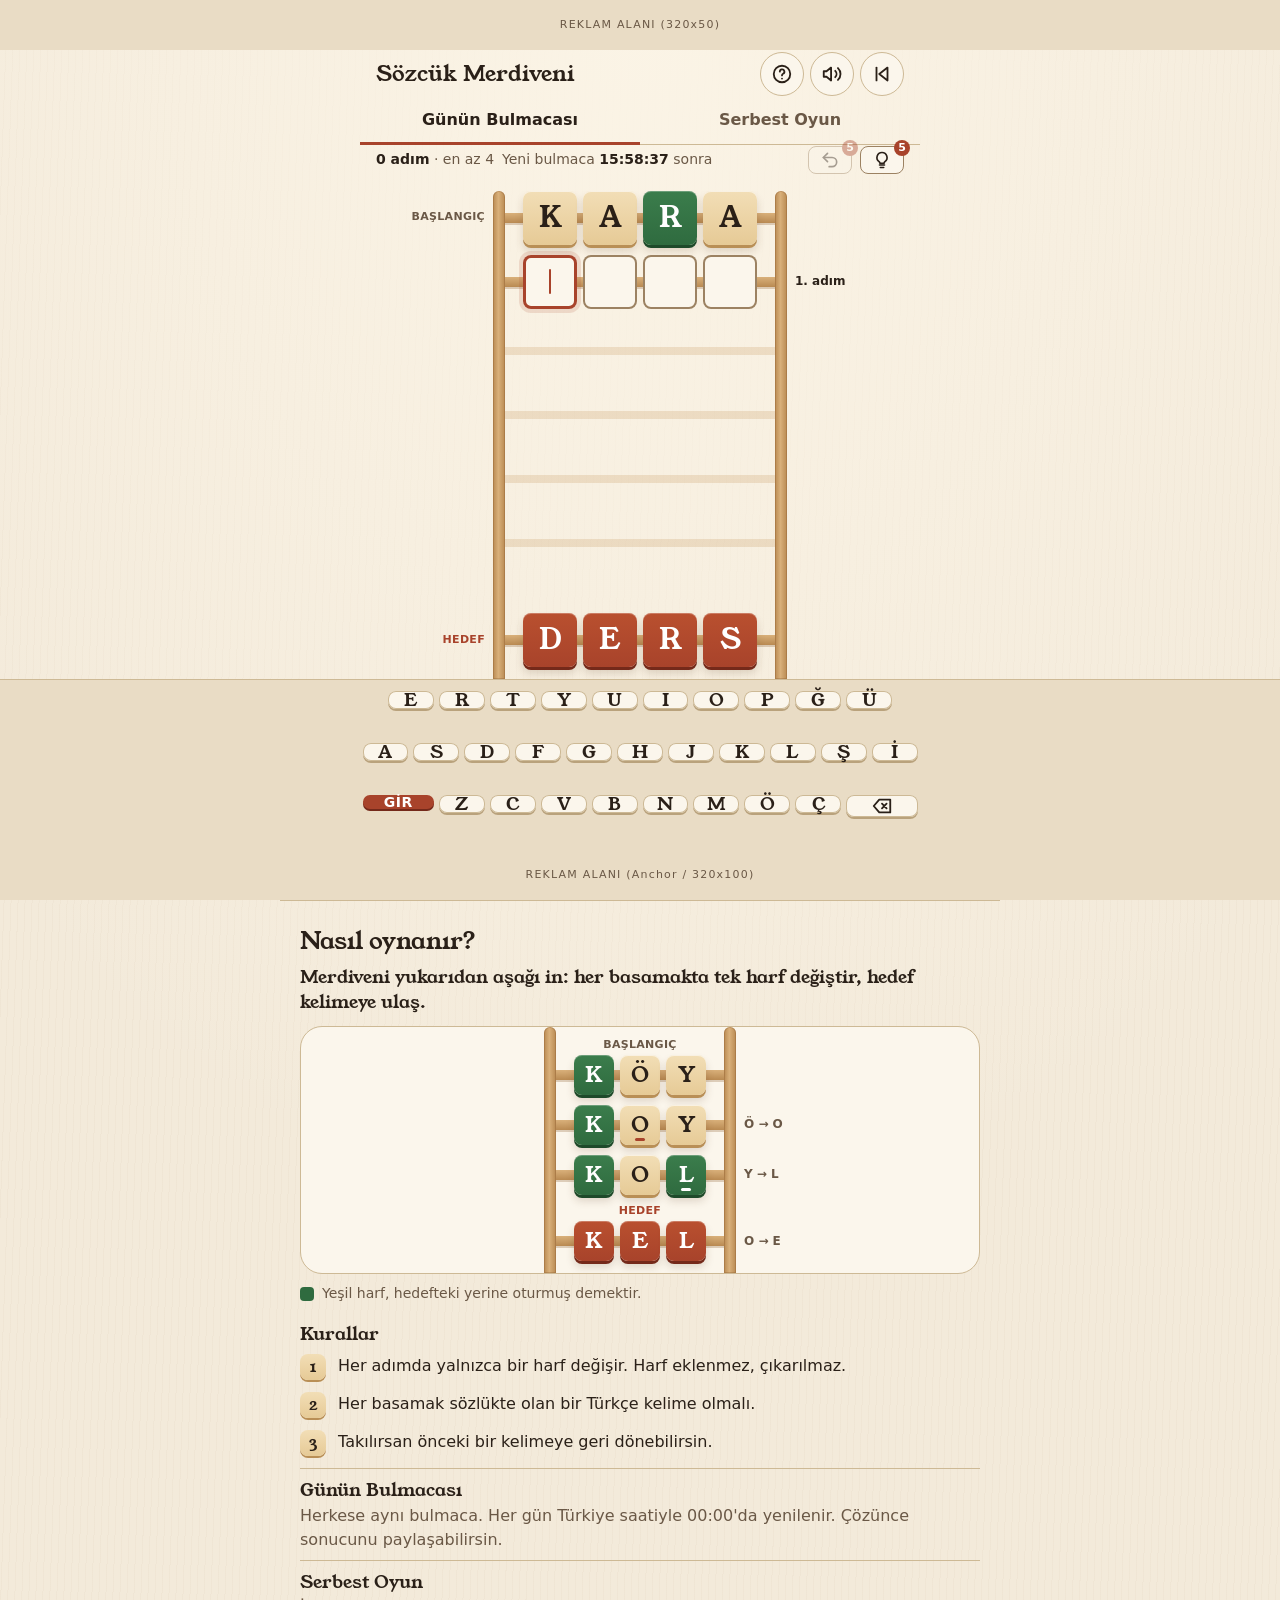
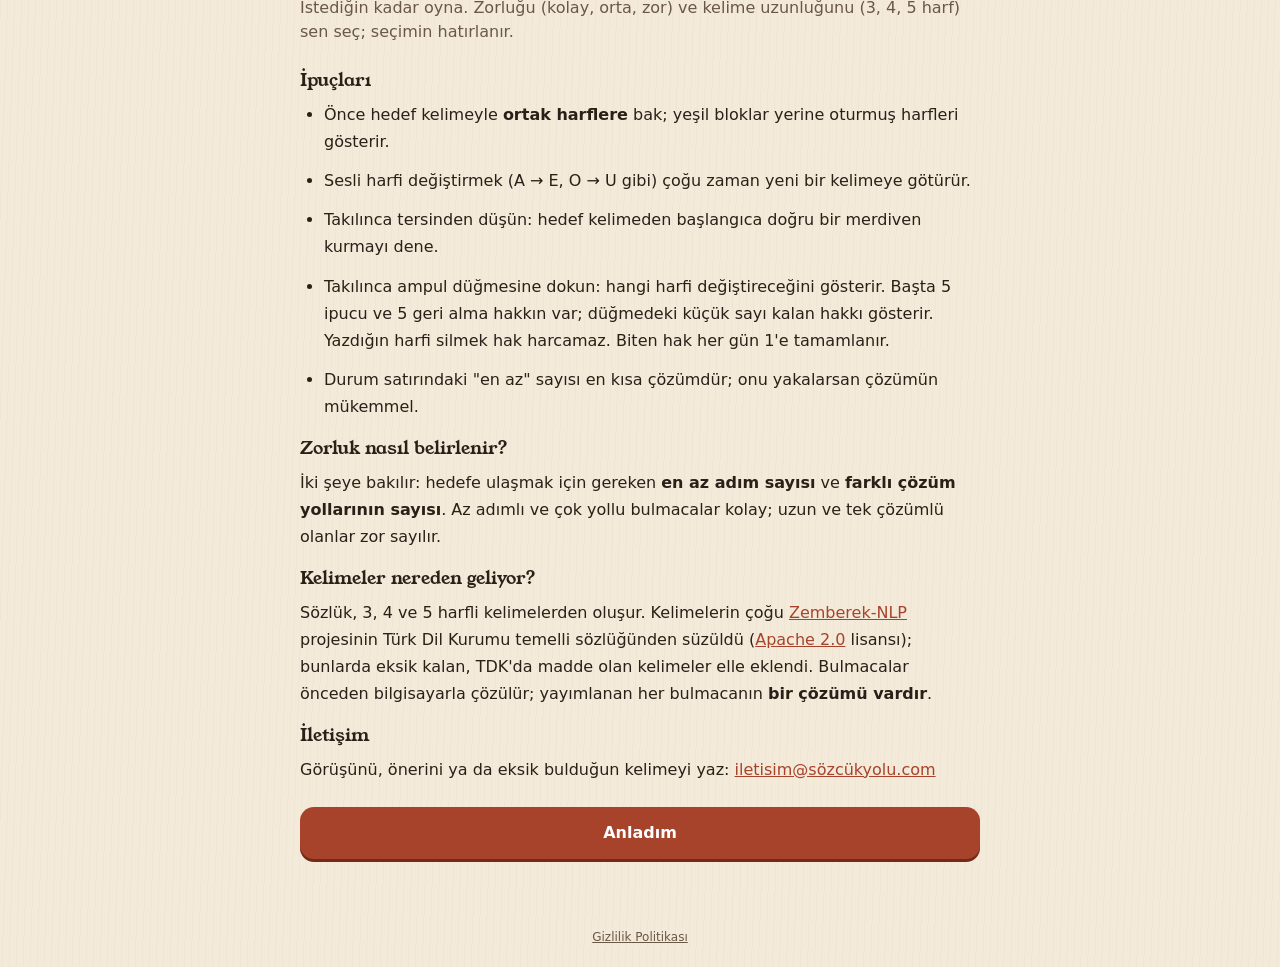
==== index.html @ 9a4705a1 "Merge 072eef6d6af3d3c4cb9eb021304a04bd3848d5b7 into 67dc3ca1b3dfd3aeb1f42b4e2d7860806bba7b06" ====
<!DOCTYPE html>
<html lang="tr">
<head>
  <meta charset="UTF-8">
  <!-- Mobil öncelikli görünüm: kullanıcı ölçekleyemez, oyun tahtası sabit kalır -->
  <meta name="viewport" content="width=device-width, initial-scale=1.0, maximum-scale=1.0, user-scalable=no">
  <meta name="description" content="Her gün yeni bir Türkçe kelime bulmacası! Tek harf değiştirerek kelimeden kelimeye tırman, hedefe ulaş. Ücretsiz, üyeliksiz, mobil uyumlu — hemen oyna.">
  <meta name="theme-color" content="#f3eada">
  <title>Sözcük Merdiveni — Türkçe Kelime Oyunu</title>

  <!-- SEO: alan adı sözcükyolu.com (IDN). Makine tarafından okunan URL alanlarında
       punycode/ASCII karşılığı kullanılır: xn--szckyolu-n4a6d.com — tarayıcı bunu
       kullanıcıya "sözcükyolu.com" olarak gösterir. -->
  <link rel="canonical" href="https://xn--szckyolu-n4a6d.com/">
  <meta property="og:type" content="website">
  <meta property="og:site_name" content="Sözcük Yolu">
  <meta property="og:title" content="Sözcük Merdiveni — Türkçe Kelime Oyunu">
  <meta property="og:description" content="Her gün yeni bir Türkçe kelime bulmacası! Tek harf değiştirerek hedefe tırman. Ücretsiz, üyeliksiz, mobil uyumlu.">
  <meta property="og:url" content="https://xn--szckyolu-n4a6d.com/">
  <meta property="og:image" content="https://xn--szckyolu-n4a6d.com/og-image.png">
  <meta property="og:image:width" content="1200">
  <meta property="og:image:height" content="630">
  <meta property="og:locale" content="tr_TR">
  <meta name="twitter:card" content="summary_large_image">
  <meta name="twitter:title" content="Sözcük Merdiveni — Türkçe Kelime Oyunu">
  <meta name="twitter:description" content="Her gün yeni bir Türkçe kelime bulmacası! Tek harf değiştirerek hedefe tırman. Ücretsiz, mobil uyumlu.">
  <meta name="twitter:image" content="https://xn--szckyolu-n4a6d.com/og-image.png">

  <!-- Favicon: Google arama sonuçları ve tarayıcı sekmeleri için gerçek dosyalar.
       (Satır içi data: URI'yi Google güvenilir biçimde kullanmıyordu.) -->
  <link rel="icon" href="/favicon.ico" sizes="any">
  <link rel="icon" type="image/svg+xml" href="/favicon.svg">
  <link rel="icon" type="image/png" sizes="48x48" href="/favicon-48.png">
  <link rel="icon" type="image/png" sizes="192x192" href="/favicon-192.png">
  <link rel="apple-touch-icon" href="/apple-touch-icon.png">

  <!-- Arama motorları için yapılandırılmış veri -->
  <script type="application/ld+json">
  {
    "@context": "https://schema.org",
    "@type": "WebApplication",
    "name": "Sözcük Merdiveni",
    "applicationCategory": "GameApplication",
    "operatingSystem": "Web",
    "inLanguage": "tr",
    "offers": { "@type": "Offer", "price": "0", "priceCurrency": "TRY" },
    "description": "Her adımda tek harf değiştirerek başlangıç kelimesinden hedef kelimeye ulaşılan Türkçe kelime oyunu."
  }
  </script>

  <!-- Stil dosyası: head içinde, render öncesi yüklenir -->
  <link rel="stylesheet" href="style.css">

  <!-- ===================== ADSENSE KURULUMU =====================
       AdSense onayı alındıktan sonra aşağıdaki satırın yorumunu kaldırın
       ve ca-pub-0000000000000000 yerine kendi yayıncı kimliğinizi yazın.
       data-ad-frequency-hint: H5 Games Ads geçiş reklamı sıklığı ipucu.

  <script async
          src="https://pagead2.googlesyndication.com/pagead/js/adsbygoogle.js?client=ca-pub-0000000000000000"
          crossorigin="anonymous"
          data-ad-frequency-hint="120s"></script>
  ============================================================== -->
</head>
<body>

<!-- Oyun kabuğu: tam ekran yüksekliğinde. Altındaki bilgi bölümü için
     sayfa aşağı kaydırılabilir. -->
<div class="app" id="oyun">

  <!-- ======================= ÜST REKLAM ALANI ======================= -->
  <!-- AdSense onayı sonrası: data-placeholder özniteliğini silin ve aşağıdaki
       şablonun yorumunu kaldırıp kendi reklam birimi kimliğinizi yazın.

  <div class="ad-container ad-top" id="adTop">
    <ins class="adsbygoogle" style="display:block" data-ad-client="ca-pub-0000000000000000"
         data-ad-slot="0000000000" data-ad-format="horizontal" data-full-width-responsive="true"></ins>
    <script>(adsbygoogle = window.adsbygoogle || []).push({});</script>
  </div>
  -->
  <div class="ad-container ad-top" id="adTop" data-placeholder="REKLAM ALANI (320x50)"></div>

  <!-- ======================= BAŞLIK ======================= -->
  <header class="header">
    <h1 class="brand-game">Sözcük Merdiveni</h1>
    <div class="header-actions">
      <!-- Sayfanın altındaki "Nasıl oynanır?" bölümüne iner -->
      <a class="icon-btn" id="btnHelp" href="#nasil-oynanir" aria-label="Nasıl oynanır">
        <svg class="icon" viewBox="0 0 24 24" fill="none" stroke="currentColor" stroke-width="2" stroke-linecap="round" stroke-linejoin="round" aria-hidden="true" focusable="false"><circle cx="12" cy="12" r="9"/><path d="M9.6 9.4a2.5 2.5 0 1 1 3.6 2.3c-.8.4-1.2 1-1.2 1.8"/><path d="M12 17h.01"/></svg>
      </a>
      <!-- Ses aç/kapat: app.js -> muteGame() fonksiyonuna bağlı -->
      <button class="icon-btn" id="btnMute" type="button" aria-label="Sessiz" aria-pressed="false">
        <!-- İkisi de sayfada; app.js düğmeye .muted ekleyip çıkarır -->
        <svg class="icon icon-sound-on" viewBox="0 0 24 24" fill="none" stroke="currentColor" stroke-width="2" stroke-linecap="round" stroke-linejoin="round" aria-hidden="true" focusable="false"><path d="M11 5 6 9H3v6h3l5 4z"/><path d="M15.5 8.5a5 5 0 0 1 0 7M18.5 5.5a9 9 0 0 1 0 13"/></svg>
        <svg class="icon icon-sound-off" viewBox="0 0 24 24" fill="none" stroke="currentColor" stroke-width="2" stroke-linecap="round" stroke-linejoin="round" aria-hidden="true" focusable="false"><path d="M11 5 6 9H3v6h3l5 4z"/><path d="m16 9 6 6m0-6-6 6"/></svg>
      </button>
      <!-- Yeni oyun: ilerleme varsa önce onay (app.js askRestart), sonra oyunu sıfırlar.
           İkon "başa dön" (çizgi + üçgen): Geri al'ın kıvrık okuyla karışmasın -->
      <button class="icon-btn" id="btnRestart" type="button" aria-label="Yeni oyun">
        <svg class="icon" viewBox="0 0 24 24" fill="none" stroke="currentColor" stroke-width="2" stroke-linecap="round" stroke-linejoin="round" aria-hidden="true" focusable="false"><path d="M6 5v14"/><path d="M18 5 9 12l9 7z"/></svg>
      </button>
    </div>
  </header>

  <!-- ======================= MOD SEKMELERİ ======================= -->
  <!-- Günlük: herkese aynı, güne göre belirlenen bulmaca. Serbest: rastgele. -->
  <nav class="mode-tabs" aria-label="Oyun modu">
    <button class="mode-tab active" id="tabDaily" type="button">Günün Bulmacası</button>
    <button class="mode-tab" id="tabFree" type="button">Serbest Oyun</button>
  </nav>

  <!-- Serbest oyun ayarları: zorluk + kelime uzunluğu. Yalnızca Serbest
       Oyun'da görünür (Günün Bulmacası'nda ikisi de sabittir). Seçimler
       localStorage'da saklanır; tıklayınca hemen o ayarda yeni bulmaca gelir. -->
  <div class="free-settings hidden" id="freeSettings">
    <div class="btn-group" role="group" aria-label="Zorluk">
      <button class="pick-btn" type="button" data-diff="kolay">Kolay</button>
      <button class="pick-btn" type="button" data-diff="orta">Orta</button>
      <button class="pick-btn" type="button" data-diff="zor">Zor</button>
    </div>
    <div class="btn-group" role="group" aria-label="Kelime uzunluğu">
      <button class="pick-btn" type="button" data-len="3">3 harf</button>
      <button class="pick-btn" type="button" data-len="4">4 harf</button>
      <button class="pick-btn" type="button" data-len="5">5 harf</button>
    </div>
  </div>

  <!-- Durum satırı. Solda adım sayısı ve en az adım (app.js yazar); sağda,
       yalnızca Günün Bulmacası'nda, Türkiye saatiyle gece yarısına geri sayım. -->
  <div class="status">
    <span><strong id="stepInfo"></strong><span id="parInfo"></span></span>
    <!-- Günlük çözülünce görünür: cevaplar tahtada kalır, pencere örtmez. -->
    <span class="daily-solved hidden" id="dailySolved">
      <button class="mini-btn" id="btnDailyShare" type="button">Paylaş</button>
      <!-- En azın üstünde çözüldüyse: ilk sonuç kayıtta kalır, tekrar yalnızca "en iyi"yi geliştirir -->
      <button class="mini-btn hidden" id="btnDailyRetry" type="button">Tekrar dene</button>
    </span>
    <span class="daily-timer hidden" id="dailyTimer"><span class="dar-gizle">Yeni bulmaca </span><strong id="dailyCountdown">--:--:--</strong><span class="dar-gizle"> sonra</span></span>
    <span class="status-actions">
      <!-- Son kabul edilen kelimeyi zincirden çıkarır (app.js undo); başlangıçta ve bitince devre dışı.
           Rozet: kalan geri alma hakkı (app.js renderHaklar; Plus'ta gizli) -->
      <button class="mini-btn hint-btn" id="btnUndo" type="button" aria-label="Geri al" disabled>
        <svg class="icon" viewBox="0 0 24 24" fill="none" stroke="currentColor" stroke-width="2" stroke-linecap="round" stroke-linejoin="round" aria-hidden="true" focusable="false"><path d="M9 14 4 9l5-5"/><path d="M4 9h10.5a5.5 5.5 0 0 1 0 11H11"/></svg>
        <span class="hak" aria-hidden="true"></span>
      </button>
      <!-- Adım sayısı en az adımı geçince görünür; bir en kısa yolu gösterir ve bulmacayı bitirir -->
      <button class="mini-btn hint-btn hidden" id="btnShowResult" type="button" aria-label="Sonucu göster">
        <svg class="icon" viewBox="0 0 24 24" fill="none" stroke="currentColor" stroke-width="2" stroke-linecap="round" stroke-linejoin="round" aria-hidden="true" focusable="false"><path d="M2 12s3.5-7 10-7 10 7 10 7-3.5 7-10 7S2 12 2 12z"/><circle cx="12" cy="12" r="3"/></svg>
      </button>
      <!-- Bir sonraki doğru hamleyi gösterir; sayılı hak (app.js requestHint), rozet kalan hakkı gösterir -->
      <button class="mini-btn hint-btn" id="btnHint" type="button" aria-label="İpucu">
        <svg class="icon" viewBox="0 0 24 24" fill="none" stroke="currentColor" stroke-width="2" stroke-linecap="round" stroke-linejoin="round" aria-hidden="true" focusable="false"><path d="M9 18h6"/><path d="M10 21h4"/><path d="M12 3a6 6 0 0 0-3.5 10.9c.6.5 1 1.2 1 2.1h5c0-.9.4-1.6 1-2.1A6 6 0 0 0 12 3z"/></svg>
        <span class="hak" aria-hidden="true"></span>
      </button>
    </span>
  </div>

  <!-- ======================= OYUN ALANI ======================= -->
  <!-- Merdiven yukarıdan aşağı okunur. Üst bölüm (.steps) uzun merdivende
       kayar: son kelime ve altındaki giriş satırı görünür kalır; HEDEF sabittir. -->
  <main class="game" id="game">
    <div class="frame">
      <div class="steps" id="steps">
        <!-- En üstte: başlangıç kelimesi (sabit) -->
        <section class="rung">
          <span class="rung-label">BAŞLANGIÇ</span>
          <div class="word-row" id="startWord" aria-label="Başlangıç kelimesi"></div>
        </section>
        <!-- Girilen kelimeler: her adım bir alt basamağa eklenir -->
        <section class="ladder" id="ladder" aria-live="polite" aria-label="Girilen kelimeler"></section>
        <!-- Giriş satırı: o an yazılan kelime; son girilen kelimenin hemen altında -->
        <section class="rung input-rung">
          <div class="word-row input-row" id="inputRow" aria-label="Kelime girişi" aria-live="polite"></div>
          <span class="step-label" id="inputLabel"></span>
        </section>
        <!-- Henüz basılmamış basamaklar: HEDEF'e kalan yol (süs) -->
        <div class="ghost" aria-hidden="true"></div>
      </div>

      <!-- En altta: hedef kelime (sabit) -->
      <section class="rung target-rung">
        <span class="rung-label">HEDEF</span>
        <div class="word-row" id="targetWord" aria-label="Hedef kelime"></div>
      </section>
    </div>
  </main>

  <!-- İpucu cümlesi: ipucunun gösterdiği sonraki kelimenin anlamı (app.js showHint) -->
  <p class="hint-clue" id="hintClue" aria-live="polite"></p>

  <!-- Bildirim (toast) -->
  <div class="toast" id="toast" role="alert"></div>

  <!-- ======================= KLAVYE ======================= -->
  <!-- Tuşlar app.js tarafından üretilir (Türkçe Q). Telefonda da bu klavye
       kullanılır; cihazın klavyesi açılmaz. -->
  <footer class="keyboard" id="keyboard" aria-label="Klavye"></footer>

  <!-- ======================= ALT REKLAM ALANI ======================= -->
  <div class="ad-container ad-bottom" id="adBottom" data-placeholder="REKLAM ALANI (Anchor / 320x100)"></div>
</div><!-- /.app -->

<!-- ======================= NASIL OYNANIR =======================
     Tek sayfada: oyunun altında. (Gizlilik politikası yasal gereklilik
     olduğu için ayrı sayfada kalır.) -->
<section class="info page" id="nasil-oynanir">
  <h2>Nasıl oynanır?</h2>
  <p class="lead">Merdiveni yukarıdan aşağı in: her basamakta tek harf değiştir,
  hedef kelimeye ulaş.</p>

  <!-- Örnek çözüm; oyundaki merdivenle aynı sınıfları kullanır -->
  <div class="example" role="img" aria-label="Örnek: KÖY, KOY, KOL, KEL. Her basamakta bir harf değişir.">
    <div class="frame">
      <div class="rung"><span class="rung-label">BAŞLANGIÇ</span><div class="word-row"><div class="tile filled green">K</div><div class="tile filled">Ö</div><div class="tile filled">Y</div></div></div>
      <div class="rung"><div class="word-row"><div class="tile filled green">K</div><div class="tile filled changed">O</div><div class="tile filled">Y</div></div><span class="step-label">Ö → O</span></div>
      <div class="rung"><div class="word-row"><div class="tile filled green">K</div><div class="tile filled">O</div><div class="tile filled green changed">L</div></div><span class="step-label">Y → L</span></div>
      <div class="rung target-rung"><span class="rung-label">HEDEF</span><div class="word-row"><div class="tile target">K</div><div class="tile target">E</div><div class="tile target">L</div></div><span class="step-label">O → E</span></div>
    </div>
  </div>
  <p class="legend"><i></i>Yeşil harf, hedefteki yerine oturmuş demektir.</p>

  <h3>Kurallar</h3>
  <ol class="rules">
    <li>Her adımda yalnızca bir harf değişir. Harf eklenmez, çıkarılmaz.</li>
    <li>Her basamak sözlükte olan bir Türkçe kelime olmalı.</li>
    <li>Takılırsan önceki bir kelimeye geri dönebilirsin.</li>
  </ol>

  <div class="modes">
    <p><strong>Günün Bulmacası</strong>Herkese aynı bulmaca. Her gün Türkiye
    saatiyle 00:00'da yenilenir. Çözünce sonucunu paylaşabilirsin.</p>
    <p><strong>Serbest Oyun</strong>İstediğin kadar oyna. Zorluğu (kolay, orta,
    zor) ve kelime uzunluğunu (3, 4, 5 harf) sen seç; seçimin hatırlanır.</p>
  </div>

  <h3>İpuçları</h3>
  <ul>
    <li>Önce hedef kelimeyle <strong>ortak harflere</strong> bak; yeşil
    bloklar yerine oturmuş harfleri gösterir.</li>
    <li>Sesli harfi değiştirmek (A → E, O → U gibi) çoğu zaman yeni bir
    kelimeye götürür.</li>
    <li>Takılınca tersinden düşün: hedef kelimeden başlangıca doğru bir
    merdiven kurmayı dene.</li>
    <li>Takılınca ampul düğmesine dokun: hangi harfi değiştireceğini
    gösterir. Başta 5 ipucu ve 5 geri alma hakkın var; düğmedeki küçük sayı
    kalan hakkı gösterir. Yazdığın harfi silmek hak harcamaz.
    <span id="hakKurali">Biten hak her gün 1'e tamamlanır.</span></li>
    <li>Durum satırındaki "en az" sayısı en kısa çözümdür; onu yakalarsan
    çözümün mükemmel.</li>
  </ul>

  <h3>Zorluk nasıl belirlenir?</h3>
  <p>İki şeye bakılır: hedefe ulaşmak için gereken <strong>en az adım
  sayısı</strong> ve <strong>farklı çözüm yollarının sayısı</strong>. Az adımlı
  ve çok yollu bulmacalar <em>kolay</em>; uzun ve tek çözümlü olanlar
  <em>zor</em> sayılır.</p>

  <h3>Kelimeler nereden geliyor?</h3>
  <p>Sözlük, 3, 4 ve 5 harfli kelimelerden oluşur. Kelimelerin çoğu
  <a href="https://github.com/ahmetaa/zemberek-nlp" target="_blank" rel="noopener noreferrer">Zemberek-NLP</a>
  projesinin Türk Dil Kurumu temelli sözlüğünden süzüldü (<a href="https://www.apache.org/licenses/LICENSE-2.0" target="_blank" rel="noopener noreferrer">Apache 2.0</a>
  lisansı); bunlarda eksik kalan, TDK'da madde olan kelimeler elle eklendi.
  Bulmacalar önceden bilgisayarla çözülür; yayımlanan her bulmacanın
  <strong>bir çözümü vardır</strong>.</p>

  <h3>İletişim</h3>
  <!-- mailto'da punycode kullanılıyor: bazı istemciler (ör. iPhone Mail)
       Türkçe karakterli alan adını punycode'a çeviremeyip "iletilemedi"
       hatası veriyor. Görünen metin okunaklı hali kalsın diye ayrıldı. -->
  <p>Görüşünü, önerini ya da eksik bulduğun kelimeyi yaz:
  <a href="mailto:iletisim@xn--szckyolu-n4a6d.com">iletisim@sözcükyolu.com</a></p>

  <!-- Yalnızca uygulamada (yerel kanca varsa) görünür; app.js renderPlus -->
  <div class="plus hidden" id="plusBox">
    <h3>Plus</h3>
    <p id="plusText"></p>
    <p class="plus-not" id="plusNot">Plus, satın alındığı anda etkinleşen dijital içeriktir; Türkiye'de Mesafeli Sözleşmeler Yönetmeliği m.15/1-ğ uyarınca cayma hakkı yoktur. Ödemeyi Apple alır; iade için reportaproblem.apple.com. Diğer ülkelerdeki yasal tüketici hakların saklıdır.</p>
    <button class="btn-primary" id="btnPlusBuy" type="button">Plus'a geç</button>
    <button class="btn-secondary" id="btnPlusRestore" type="button">Satın alımı geri yükle</button>
  </div>

  <a class="btn-primary" href="#oyun">Anladım</a>
</section>

<nav class="site-footer">
  <a href="gizlilik.html">Gizlilik Politikası</a>
</nav>

  <!-- Ekran klavyesindeki "Sil" tuşunun ikonu; app.js buildKeyboard() kopyalar -->
  <template id="iconBackspace"><svg class="icon" viewBox="0 0 24 24" fill="none" stroke="currentColor" stroke-width="2" stroke-linecap="round" stroke-linejoin="round" aria-hidden="true" focusable="false"><path d="M21 5H9l-6 7 6 7h12z"/><path d="m17 9.5-5 5m0-5 5 5"/></svg></template>

  <!-- ======================= KAZANMA PENCERESİ ======================= -->
  <div class="modal-overlay hidden" id="modal" role="dialog" aria-modal="true" aria-labelledby="modalTitle" aria-hidden="true">
    <div class="modal">
      <button class="modal-close" id="btnCloseModal" type="button" aria-label="Kapat">
        <svg class="icon" viewBox="0 0 24 24" fill="none" stroke="currentColor" stroke-width="2" stroke-linecap="round" stroke-linejoin="round" aria-hidden="true" focusable="false"><path d="m6 6 12 12m0-12L6 18"/></svg>
      </button>
      <p class="modal-kicker" id="modalKicker"></p>
      <h2 id="modalTitle">Tebrikler!</h2>
      <p id="modalText"></p>
      <div class="stats">
        <div><b id="modalSteps"></b>adım</div>
        <div id="modalOptimalBox"><b id="modalOptimal"></b>en az adım</div>
      </div>
      <!-- Her satır bir adım; app.js doldurur -->
      <div class="result-grid" id="modalGrid" role="img" aria-label="Adım adım hedefle eşleşen harfler"></div>
      <!-- Sonucu panoya kopyalar / paylaşım menüsünü açar -->
      <button class="btn-primary" id="btnShare" type="button">
        <svg class="icon" viewBox="0 0 24 24" fill="none" stroke="currentColor" stroke-width="2" stroke-linecap="round" stroke-linejoin="round" aria-hidden="true" focusable="false"><path d="M12 15V3"/><path d="m8 7 4-4 4 4"/><path d="M6 11H5v9h14v-9h-1"/></svg>Sonucu Paylaş
      </button>
      <button class="btn-secondary hidden" id="btnRetry" type="button">Tekrar dene</button>
      <button class="btn-secondary" id="btnNewGame" type="button">Yeni Oyun</button>
      <p class="modal-next" id="modalNext">Yeni bulmaca <strong id="modalCountdown">--:--:--</strong> sonra</p>
    </div>
  </div>

  <!-- ======================= İPUCU TÜRÜ ======================= -->
  <!-- İpucu düğmesi önce bunu açar; hak türü seçilince harcanır (app.js requestHint, chooseHint) -->
  <div class="modal-overlay hidden" id="hintMenu" role="dialog" aria-modal="true" aria-labelledby="hintMenuTitle" aria-hidden="true">
    <div class="modal">
      <button class="modal-close" id="btnCloseHintMenu" type="button" aria-label="Kapat">
        <svg class="icon" viewBox="0 0 24 24" fill="none" stroke="currentColor" stroke-width="2" stroke-linecap="round" stroke-linejoin="round" aria-hidden="true" focusable="false"><path d="m6 6 12 12m0-12L6 18"/></svg>
      </button>
      <h2 id="hintMenuTitle">Hangi ipucu?</h2>
      <p class="offer-text" id="hintMenuHak">İkisi de 1 ipucu hakkı harcar.</p>
      <button class="btn-primary" id="btnHintHarf" type="button">Harf göster</button>
      <button class="btn-secondary" id="btnHintAnlam" type="button" aria-describedby="hintMenuNot">Anlamını göster</button>
      <p class="hint-menu-not" id="hintMenuNot"></p>
    </div>
  </div>

  <!-- ======================= İPUCU TEKLİFİ ======================= -->
  <!-- İpucu ya da geri alma hakkı bitince, yalnızca uygulamada (yerel kanca varsa) açılır;
       başlık, metin ve düğme güce göre app.js showOffer'da yazılır -->
  <div class="modal-overlay hidden" id="offer" role="dialog" aria-modal="true" aria-labelledby="offerTitle" aria-hidden="true">
    <div class="modal">
      <button class="modal-close" id="btnCloseOffer" type="button" aria-label="Kapat">
        <svg class="icon" viewBox="0 0 24 24" fill="none" stroke="currentColor" stroke-width="2" stroke-linecap="round" stroke-linejoin="round" aria-hidden="true" focusable="false"><path d="m6 6 12 12m0-12L6 18"/></svg>
      </button>
      <h2 id="offerTitle">İpucun bitti</h2>
      <p class="offer-text" id="offerText">İpucu hakların bitti. Kısa bir reklam izleyip bir ipucu alabilirsin.</p>
      <button class="btn-primary" id="btnOfferAd" type="button">Reklam izle, ipucu al</button>
      <button class="btn-secondary" id="btnOfferPlus" type="button">Plus'a geç</button>
    </div>
  </div>

  <!-- ======================= SONUCU GÖSTER ONAYI ======================= -->
  <div class="modal-overlay hidden" id="pes" role="dialog" aria-modal="true" aria-labelledby="pesTitle" aria-hidden="true">
    <div class="modal">
      <button class="modal-close" id="btnClosePes" type="button" aria-label="Kapat">
        <svg class="icon" viewBox="0 0 24 24" fill="none" stroke="currentColor" stroke-width="2" stroke-linecap="round" stroke-linejoin="round" aria-hidden="true" focusable="false"><path d="m6 6 12 12m0-12L6 18"/></svg>
      </button>
      <h2 id="pesTitle">Emin misin?</h2>
      <p class="offer-text" id="pesText"></p>
      <button class="btn-primary" id="btnPesEvet" type="button">Evet, göster</button>
      <button class="btn-secondary" id="btnPesVazgec" type="button">Vazgeç</button>
    </div>
  </div>

  <!-- ======================= YENİLE ONAYI ======================= -->
  <!-- İlerleme varken başlıktaki yenile düğmesi önce bunu açar (app.js askRestart) -->
  <div class="modal-overlay hidden" id="yenile" role="dialog" aria-modal="true" aria-labelledby="yenileTitle" aria-hidden="true">
    <div class="modal">
      <button class="modal-close" id="btnCloseYenile" type="button" aria-label="Kapat">
        <svg class="icon" viewBox="0 0 24 24" fill="none" stroke="currentColor" stroke-width="2" stroke-linecap="round" stroke-linejoin="round" aria-hidden="true" focusable="false"><path d="m6 6 12 12m0-12L6 18"/></svg>
      </button>
      <h2 id="yenileTitle">Baştan başlansın mı?</h2>
      <p class="offer-text" id="yenileText"></p>
      <button class="btn-primary" id="btnYenileEvet" type="button">Baştan başla</button>
      <button class="btn-secondary" id="btnYenileVazgec" type="button">Vazgeç</button>
    </div>
  </div>

  <!-- Eski analitikten kalan izleri bir kez temizler (_ga* çerezleri, sm_izin,
       Firebase IndexedDB). Geri dönen ziyaretçiler temizlenince kaldırılabilir. -->
  <script>
    (() => {
      for (const parca of document.cookie.split(";")) {
        const ad = parca.split("=")[0].trim();
        if (!ad.startsWith("_ga")) continue;
        for (const alan of ["", "; domain=" + location.hostname, "; domain=." + location.hostname]) {
          document.cookie = ad + "=; Max-Age=0; path=/" + alan;
        }
      }
      try { localStorage.removeItem("sm_izin"); } catch (_) { /* önemli değil */ }
      for (const ad of ["firebase-installations-database", "firebase-heartbeat-database"]) {
        try { indexedDB.deleteDatabase(ad); } catch (_) { /* önemli değil */ }
      }
    })();
  </script>

  <!-- Oyun mantığı: body sonunda, DOM hazır olduktan sonra çalışır -->
  <script src="app.js"></script>
</body>
</html>
---- style.css ----
/* =========================================================
   SÖZCÜK MERDİVENİ — style.css
   "Ahşap" teması: kâğıt zemin, tahta merdiven, harf blokları. Mobil öncelikli.
   Site ve iOS uygulaması aynı dosyayı kullanır.
   ========================================================= */

/* ---------- Yazı tipi ----------
   Young Serif (SIL OFL 1.1; lisans metni fonts/OFL.txt). Tek dosya, tek
   ağırlık (400); Türkçe harflerin hepsi içinde. Dış yazı tipi sunucusu yok.
   Kalın ağırlık istenen yerlerde tarayıcı sahte kalınlık üretmesin diye
   body'de font-synthesis kapalıdır: hiyerarşi boyut ve renkle kurulur. */
@font-face {
  font-family: "Young Serif";
  src: url("fonts/young-serif.woff2") format("woff2");
  font-weight: 400;
  font-style: normal;
  font-display: swap;
}

/* ---------- Tasarım belirteçleri ----------
   Renk, yazı, boşluk, köşe, gölge ve hareket değerlerinin TEK kaynağı.
   Kurallar ve kontrast tablosu: ekip/tasarim-sistemi.md
   Bu bloğun dışında sabit renk yazılmaz (tools/test_veri.py denetler).
   tools/ikon_uret.py renkleri buradan okur; favicon.svg ve
   tools/og-image.svg aynı değerlerin kopyasını taşır. */
:root {
  /* Renk — kâğıt ve çizgi */
  --bg:            #f3eada;  /* Sayfa zemini (theme-color ile aynı) */
  --bg-glow:       #fbf4e6;  /* Zeminin üstündeki ışık */
  --surface:       #fbf6ec;  /* Kart, pencere, tuş, boş giriş kutusu */
  --surface-2:     #e9dcc5;  /* Klavye tablası, basılı durum */
  --border:        #cdb995;  /* İnce çizgi, kart kenarı */
  --border-strong: #9c8262;  /* Giriş kutusu ve ikincil düğme kenarı */

  /* Renk — metin */
  --text:          #2a2018;  /* Mürekkep */
  --text-dim:      #6a5846;  /* İkincil metin, etiket */
  --on-accent:     #ffffff;  /* Kiremit ve yeşil dolgu üstündeki metin */

  /* Renk — ahşap (korkuluk, basamak) ve harf bloğu */
  --wood-light:    #d9b07a;
  --wood-dark:     #b98a52;
  --block:         #ebd3a6;
  --block-top:     #f2deb6;
  --block-bottom:  #e6ca96;
  --block-shadow:  #b98f56;
  --key-shadow:    #b9a27c;

  /* Renk — anlam. Dolgular beyaz metinle AA verir; aynı tonlar kâğıt
     üstünde metin olarak da AA verir. */
  --accent:        #a8432b;  /* Kiremit: hedef, birincil düğme, imleç, değişen harf, hata */
  --accent-top:    #b9502f;
  --accent-shadow: #74291a;
  --green:         #2f6b3f;  /* Hedefteki yerine oturmuş harf, başarı bildirimi */
  --green-top:     #3b7d4c;
  --green-shadow:  #1e4a2a;

  /* Renk — saydam katmanlar (gölge, parlama, perde) */
  --grain:         #8a5a2e08;  /* Zemindeki ahşap damarı */
  --wood-edge:     #8a5a2e55;  /* Korkuluk kenar çizgisi */
  --rung-shadow:   #8a5a2e44;
  --rung-ghost:    #c89b6340;  /* Henüz basılmamış basamaklar */
  --tile-drop:     #5a3a1a2e;
  --shine:         #ffffff99;
  --shine-dim:     #ffffff40;
  --cursor-glow:   #a8432b26;
  --overlay:       #2a2018b8;  /* Pencere arkası perde */
  --card-ring:     #fbf6ec55;
  --card-shadow:   #2a201866;

  /* Yazı */
  --font: system-ui, -apple-system, "Segoe UI", Roboto, Helvetica, Arial, sans-serif;
  --font-display: "Young Serif", Georgia, "Times New Roman", serif;  /* Başlık, harf, rakam */
  --fs-2xs:  0.6875rem;  /* 11 px — etiket (en küçük boyut) */
  --fs-xs:   0.75rem;    /* 12 px */
  --fs-sm:   0.875rem;   /* 14 px */
  --fs-md:   1rem;       /* 16 px — gövde, düğme */
  --fs-lg:   1.125rem;   /* 18 px */
  --fs-xl:   1.375rem;   /* 22 px */
  --fs-2xl:  1.5rem;     /* 24 px */
  --fs-3xl:  2.125rem;   /* 34 px — pencere sayıları */
  --fs-4xl:  2.5rem;     /* 40 px — pencere başlığı */
  --fw-medium: 500;
  --fw-semi:   600;
  --fw-bold:   700;
  --fw-heavy:  800;
  --lh-tight: 1.1;
  --lh-snug:  1.35;
  --lh-body:  1.5;
  --lh-loose: 1.7;
  --track-sm: 0.3px;     /* Harf aralığı */
  --track-md: 0.5px;
  --track-lg: 1.2px;

  /* Boşluk — 4 px tabanlı ölçek (1h = 6 px yarım adım) */
  --space-1:  4px;
  --space-1h: 6px;
  --space-2:  8px;
  --space-3:  12px;
  --space-4:  16px;
  --space-5:  20px;
  --space-6:  24px;
  --space-14: 56px;

  /* Ölçü */
  --tap-min:    44px;    /* Dokunma alanının en küçük kenarı */
  --ctl-sm:     36px;    /* Görünür boy: zorluk / uzunluk düğmesi */
  --ctl-xs:     28px;    /* Görünür boy: küçük düğme (Paylaş) */
  --icon-size:  22px;    /* Satır içi SVG ikon */
  --btn-height: 52px;
  --key-height: clamp(44px, 6dvh, 52px);
  --tile-max:   clamp(38px, 6.4dvh, 54px);  /* Harf bloğu: ekran boyuna göre */
  --gap:        6px;     /* Harf blokları arası */
  --rung-gap:   10px;    /* Basamaklar arası */
  --rail:       12px;    /* Korkuluk kalınlığı */
  --rail-pad:   30px;    /* Korkuluğun dışından ilk bloğa */

  /* Merdiven yerleşimi: .game[data-boy] ve dar ekran kuralları değiştirir */
  --len:        3;         /* Kelime uzunluğu */
  --side:       80px;      /* Merdivenin iki yanında etiketlere ayrılan pay */
  --label-pos:  absolute;  /* BAŞLANGIÇ / HEDEF: yanda (absolute) ya da satırın üstünde (static) */
  --step-show:  flex;      /* "N. adım" etiketi: yer yoksa none */

  /* Köşe, gölge, hareket, katman */
  --radius-sm: 4px;
  --radius:    8px;
  --radius-md: 14px;
  --radius-lg: 22px;
  --shadow-md: 0 24px 48px var(--card-shadow);
  --dur-fast:  0.1s;
  --dur-base:  0.2s;
  --dur-slow:  0.5s;
  --ease:      ease;
  --z-rail:    1;
  --z-toast:   30;
  --z-modal:   40;
}

/* Türetilen belirteçler. --len ve --side'a bağlıdırlar; bunları değiştiren
   kapsamda (.game[data-boy], .example) yeniden hesaplansınlar diye :root ile
   birlikte o kapsamlarda da tanımlanır. */
.game, .example, :root {
  /* Blok boyu: ekran boyu ile genişliğe sığan en büyük değer */
  --tile: min(var(--tile-max), calc((100vw - 54px - var(--len) * 6px - 2 * var(--side)) / var(--len)));
  --ladder-w: calc(var(--len) * var(--tile) + (var(--len) - 1) * var(--gap) + 2 * var(--rail-pad));
  --pitch: calc(var(--tile) + var(--rung-gap));   /* Bir basamaktan ötekine */
}

/* ---------- Sıfırlama ve genel yerleşim ---------- */
* { box-sizing: border-box; margin: 0; padding: 0; }

/* Klavyeyle gezinirken odak her zaman görünür */
:focus-visible {
  outline: 2px solid var(--text);
  outline-offset: 2px;
}

/* İşletim sisteminde "hareketi azalt" açıksa animasyonlar anında biter */
@media (prefers-reduced-motion: reduce) {
  *, *::before, *::after {
    animation-duration: 0.01ms !important;
    transition-duration: 0.01ms !important;
  }
}

body {
  font-family: var(--font);
  font-size: var(--fs-md);
  line-height: var(--lh-body);
  font-synthesis: none;            /* Başlık yazı tipi tek ağırlık: sahte kalın yok */
  color: var(--text);
  background-color: var(--bg);
  background-image:
    radial-gradient(120% 80% at 50% 0%, var(--bg-glow) 0%, transparent 60%),
    repeating-linear-gradient(92deg, var(--grain) 0 1px, transparent 1px 7px);
  -webkit-user-select: none;
  user-select: none;               /* Çift dokunuşta metin seçimini engelle */
  -webkit-tap-highlight-color: transparent;
  -webkit-text-size-adjust: 100%;
  /* Sayfa kayabilir: oyun kabuğunun altında "Nasıl oynanır?" bölümü var */
}
button { font: inherit; color: inherit; }

/* Oyun kabuğu: ilk ekranı tam kaplar, altındaki içeriğe kaydırılır. */
.app {
  display: flex;
  flex-direction: column;
  height: 100dvh;                  /* Mobil adres çubuğu farklarını tolere eder */
}

/* ---------- Reklam kapsayıcıları ---------- */
.ad-container {
  width: 100%;
  min-height: 50px;
  display: flex;
  align-items: center;
  justify-content: center;
  background: var(--surface-2);
  flex-shrink: 0;
}
/* Geliştirme aşaması yer tutucusu — gerçek reklam eklenince
   HTML'deki data-placeholder özniteliğini silmeniz yeterli */
.ad-container::after {
  content: attr(data-placeholder);
  font-size: var(--fs-2xs);
  letter-spacing: var(--track-lg);
  color: var(--text-dim);
}
/* Kısa ekranda BOŞ yer tutucu yer kaplamaz: merdiven ve klavye sığsın.
   Gerçek reklamda data-placeholder silindiği için bu kural ona dokunmaz. */
@media (max-height: 740px) {
  .ad-container[data-placeholder] { display: none; }
}

/* ---------- Başlık ---------- */
.header {
  display: flex;
  align-items: center;
  justify-content: space-between;
  gap: var(--space-2);
  min-height: 48px;
  padding: 0 var(--space-4);
  flex-shrink: 0;
}
.brand-game {
  font-family: var(--font-display);
  font-size: var(--fs-xl);
  font-weight: var(--fw-bold);
  line-height: var(--lh-tight);
  white-space: nowrap;
  min-width: 0;                    /* Sığmazsa düğmeleri itmez, kısalır */
  overflow: hidden;
  text-overflow: ellipsis;
}
.header-actions { display: flex; gap: var(--space-1h); }

.icon-btn {
  width: var(--tap-min);
  height: var(--tap-min);
  display: grid;
  place-items: center;
  flex-shrink: 0;
  background: var(--surface);
  border: 1.5px solid var(--border);
  border-radius: 50%;
  color: var(--text);
  cursor: pointer;
  touch-action: manipulation;
  transition: background var(--dur-base);
}
.icon-btn:active { background: var(--surface-2); }

/* Satır içi SVG ikon: rengi düğmenin metin renginden (currentColor) alır */
.icon { display: block; width: var(--icon-size); height: var(--icon-size); flex-shrink: 0; }
.icon-sound-off, .muted .icon-sound-on { display: none; }
.muted .icon-sound-off { display: block; }

/* ---------- Mod sekmeleri (Günlük / Serbest) ---------- */
.mode-tabs {
  display: flex;
  margin: 0 var(--space-4);
  border-bottom: 1.5px solid var(--border);
  flex-shrink: 0;
}
.mode-tab {
  flex: 1;
  min-height: calc(var(--tap-min) + 3px);   /* 44 px dokunma alanı + alt çizgi */
  background: none;
  border: 0;
  border-bottom: 3px solid transparent;
  margin-bottom: -1.5px;
  color: var(--text-dim);
  font-size: var(--fs-md);
  font-weight: var(--fw-semi);
  cursor: pointer;
  touch-action: manipulation;
  transition: color var(--dur-base), border-color var(--dur-base);
}
.mode-tab.active {
  color: var(--text);
  border-bottom-color: var(--accent);
  font-weight: var(--fw-bold);
}

/* ---------- Serbest oyun ayarları: zorluk + uzunluk (yalnızca Serbest Oyun) ---------- */
.free-settings {
  display: flex;
  justify-content: center;
  gap: var(--space-3);
  padding: 0 var(--space-4);
  flex-shrink: 0;
}
.free-settings.hidden { display: none; }   /* Günün Bulmacası'nda gizli */
.btn-group { display: flex; flex: 1; max-width: 220px; gap: 2px; }

/* Düğme 44 px yüksek dokunma alanıdır; görünen parça içindeki dolgudur
   (background-clip), böylece satır 44 px'i geçmez. */
.pick-btn {
  flex: 1;
  min-width: var(--tap-min);
  height: var(--tap-min);
  padding: calc((var(--tap-min) - var(--ctl-sm)) / 2) 0;
  background: var(--surface) content-box;
  border: 0;
  color: var(--text-dim);
  font-size: var(--fs-xs);
  font-weight: var(--fw-bold);
  cursor: pointer;
  touch-action: manipulation;
  transition: background-color var(--dur-base), color var(--dur-base);
}
.pick-btn:first-child { border-radius: var(--radius-md) 0 0 var(--radius-md); }
.pick-btn:last-child  { border-radius: 0 var(--radius-md) var(--radius-md) 0; }
.pick-btn.active {
  background-color: var(--block);
  color: var(--text);
  text-decoration: underline;       /* Seçim yalnızca renkle anlatılmaz */
  text-decoration-color: var(--accent);
  text-decoration-thickness: 2px;
  text-underline-offset: 4px;
}

/* ---------- Durum satırı: adım sayısı + geri sayım ---------- */
.status {
  display: flex;
  flex-wrap: wrap;
  align-items: center;
  justify-content: space-between;
  gap: 0 var(--space-2);
  min-height: 30px;
  padding: 0 var(--space-4);
  font-size: var(--fs-sm);
  color: var(--text-dim);
  flex-shrink: 0;
}
.status strong {
  color: var(--text);
  font-weight: var(--fw-bold);
  font-variant-numeric: tabular-nums;   /* Sayaç titremesin */
}
.daily-timer.hidden, .daily-solved.hidden { display: none; }

/* Çözülmüş günlükte paylaşım düğmesi (cevaplar tahtada görünür kalır).
   Görünür boy kısa; dokunma alanı görünmez katmanla aşağı doğru 44 px'e
   tamamlanır (altı tahtanın üst boşluğu, üstü sekmeler). */
.mini-btn {
  position: relative;
  min-height: var(--ctl-xs);
  min-width: var(--tap-min);
  padding: 0 var(--space-3);
  border: 1.5px solid var(--border-strong);
  border-radius: var(--radius);
  background: var(--surface);
  color: var(--text);
  font-size: var(--fs-xs);
  font-weight: var(--fw-bold);
  cursor: pointer;
  touch-action: manipulation;
}
.mini-btn::before {
  content: "";
  position: absolute;
  left: 0;
  right: 0;
  top: 0;
  bottom: calc(100% - var(--tap-min));
}
.mini-btn:active { background: var(--surface-2); }
.mini-btn.hidden { display: none; }

/* Çözülmüş günlükte Paylaş + Tekrar dene yan yana */
.daily-solved { display: inline-flex; gap: var(--space-2); }

/* Durum satırının sağ ucundaki ikon düğmeleri: Geri al, Sonucu göster, İpucu
   (görünür 28 px, alan 44 px) */
.status-actions { display: inline-flex; gap: var(--space-2); margin-left: auto; }
.hint-btn { display: grid; place-items: center; padding: 0; }
.hint-btn .icon { width: 20px; height: 20px; }
/* Kalan hak rozeti (Geri al, İpucu): düğmenin sağ üst köşesinde; Plus'ta gizli.
   Sayı aria-label'da da yazar; rozet ekran okuyucuya okunmaz. */
.hak {
  position: absolute;
  top: -7px;
  right: -7px;
  min-width: 16px;
  height: 16px;
  padding: 0 var(--space-1);
  border-radius: 8px;
  background: var(--accent);
  color: var(--on-accent);
  font-size: var(--fs-2xs);
  font-weight: var(--fw-bold);
  line-height: 16px;
  text-align: center;
  font-variant-numeric: tabular-nums;
  pointer-events: none;
}
.hak.hidden { display: none; }
.mini-btn:disabled { opacity: 0.4; cursor: default; }
.mini-btn:disabled:active { background: var(--surface); }

/* 420 px altında geri sayım kısalır ("03:12:00"): ipucu düğmesi aynı satıra sığsın */
@media (max-width: 419.98px) { .dar-gizle { display: none; } }

/* ---------- Oyun alanı: merdiven ----------
   Yukarıdan aşağı okunur: BAŞLANGIÇ en üstte, her adım bir alt basamağa,
   giriş satırı son kelimenin hemen altında, sonra boş basamaklar, HEDEF en
   altta (klavyenin hemen üstünde). Uzun merdivende yalnızca üst bölüm
   (.steps) kayar: eski basamaklar yukarı çıkar, HEDEF sabittir. */
.game {
  flex: 1;
  min-height: 0;                   /* Flex çocuğun taşmadan küçülebilmesi için */
  /* Çok kısa ekranda (yatay telefon) merdiven sığmazsa klavyenin üstüne
     taşmak yerine burada kayar. Üst boşluk dolgu değil kenarlık: "Paylaş"ın
     görünmez dokunma alanı bu şeride iner, kayan bloklar altına girmez. */
  overflow-y: auto;
  border-top: var(--space-4) solid transparent;
}
.game[data-boy="4"] { --len: 4; }
.game[data-boy="5"] { --len: 5; }
/* Yanda etiket payı kalmayan genişlikte: BAŞLANGIÇ / HEDEF satırın üstüne
   çıkar, "N. adım" etiketleri gizlenir (adım sayısı durum satırında yazar). */
@media (max-width: 349.98px) { .game[data-boy="3"] { --side: 8px; --label-pos: static; --step-show: none; } }
@media (max-width: 419.98px) { .game[data-boy="4"] { --side: 8px; --label-pos: static; --step-show: none; } }
@media (max-width: 479.98px) { .game[data-boy="5"] { --side: 8px; --label-pos: static; --step-show: none; } }

.frame {
  position: relative;
  min-height: 100%;
  display: flex;
  flex-direction: column;
  gap: var(--rung-gap);
  padding-bottom: var(--space-3);
}
/* Korkuluklar */
.frame::before, .frame::after {
  content: "";
  position: absolute;
  top: 0;
  bottom: 0;
  width: var(--rail);
  border-radius: var(--space-1h) var(--space-1h) 0 0;
  background: linear-gradient(90deg, var(--wood-dark), var(--wood-light) 45%, var(--wood-dark));
  box-shadow: inset 0 0 0 1px var(--wood-edge);
  z-index: var(--z-rail);
  pointer-events: none;
}
.frame::before { left: calc(50% - var(--ladder-w) / 2); }
.frame::after  { right: calc(50% - var(--ladder-w) / 2); }

/* Kayan bölüm: BAŞLANGIÇ + girilen kelimeler + giriş satırı + boş basamaklar */
.steps {
  flex: 1 1 0;
  min-height: calc(2 * var(--pitch));   /* Son kelime ve giriş satırı her zaman görünür */
  display: flex;
  flex-direction: column;
  gap: var(--rung-gap);
  overflow-y: auto;
  scrollbar-width: thin;
}
/* Girilen kelimeler; boşken yer (ve fazladan aralık) kaplamaz */
.ladder { display: flex; flex-direction: column; gap: var(--rung-gap); flex-shrink: 0; }
.ladder:empty { display: none; }

/* Basamak: ortada kelime, arkasında tahta çıta, yanlarda etiketler */
.rung {
  position: relative;
  display: flex;
  flex-direction: column;
  align-items: center;
  gap: var(--space-1);
  flex-shrink: 0;
}
.word-row {
  position: relative;
  display: flex;
  gap: var(--gap);
}
.word-row::before {                 /* Çıta: korkuluktan korkuluğa */
  content: "";
  position: absolute;
  left: calc(var(--space-2) - var(--rail-pad));
  right: calc(var(--space-2) - var(--rail-pad));
  top: calc(50% - 5px);
  height: 10px;
  border-radius: var(--radius-sm);
  background: linear-gradient(var(--wood-light), var(--wood-dark));
  box-shadow: 0 2px 0 var(--rung-shadow);
}
/* Henüz basılmamış basamaklar: giriş satırından HEDEF'e kalan boşluk */
.ghost {
  flex: 1;
  width: calc(var(--ladder-w) - 2 * var(--space-2));
  margin: 0 auto;
  background: repeating-linear-gradient(to bottom,
    transparent 0 calc(var(--pitch) / 2 - 4px),
    var(--rung-ghost) 0 calc(var(--pitch) / 2 + 4px),
    transparent 0 var(--pitch));
}

.rung-label, .step-label {
  bottom: 0;
  align-items: center;
  white-space: nowrap;
  line-height: var(--lh-tight);
  color: var(--text-dim);
}
.rung-label {
  position: var(--label-pos);
  display: flex;
  top: 0;
  right: calc(50% + var(--ladder-w) / 2 + var(--space-2));
  font-size: var(--fs-2xs);
  font-weight: var(--fw-bold);
  letter-spacing: var(--track-sm);
}
.step-label {
  position: absolute;
  display: var(--step-show);
  height: var(--tile);              /* Kelime satırının hizasında (satır basamağın dibindedir) */
  left: calc(50% + var(--ladder-w) / 2 + var(--space-2));
  font-size: var(--fs-xs);
  font-weight: var(--fw-semi);
}
.target-rung .rung-label { color: var(--accent); }
.input-rung .step-label { color: var(--text); font-weight: var(--fw-bold); }

/* Harf bloğu */
.tile {
  position: relative;
  width: var(--tile);
  height: var(--tile);
  display: grid;
  place-items: center;
  border-radius: var(--radius);
  font-family: var(--font-display);
  font-size: calc(var(--tile) * 0.54);
  font-weight: var(--fw-bold);
  line-height: 1;
  color: var(--text);
  background: var(--surface);                       /* Boş giriş kutusu */
  box-shadow: inset 0 0 0 2px var(--border-strong);
  transition: transform var(--dur-fast) var(--ease);
}
.tile.filled {                      /* Kabul edilmiş kelimenin bloğu */
  background: linear-gradient(var(--block-top), var(--block-bottom));
  box-shadow: inset 0 1px 0 var(--shine), 0 3px 0 var(--block-shadow), 0 6px 8px var(--tile-drop);
}
.tile.green {                       /* Hedefle aynı konumda eşleşen harf */
  background: linear-gradient(var(--green-top), var(--green));
  color: var(--on-accent);
  box-shadow: inset 0 1px 0 var(--shine-dim), 0 3px 0 var(--green-shadow), 0 6px 8px var(--tile-drop);
}
.tile.target {                      /* Hedef kelime */
  background: linear-gradient(var(--accent-top), var(--accent));
  color: var(--on-accent);
  box-shadow: inset 0 1px 0 var(--shine-dim), 0 3px 0 var(--accent-shadow), 0 6px 8px var(--tile-drop);
}
/* Giriş satırı: yazılan harf de düz kutuda durur, kabul edilince bloğa döner */
.input-row .tile.filled {
  background: var(--surface);
  box-shadow: inset 0 0 0 2px var(--border-strong);
}
.input-row .tile.cursor {           /* Sıradaki harfin yeri */
  box-shadow: inset 0 0 0 3px var(--accent), 0 0 0 4px var(--cursor-glow);
}
.tile.cursor::after {
  content: "";
  width: 2px;
  height: 46%;
  border-radius: 1px;
  background: var(--accent);
}
/* Bir önceki kelimeye göre değişen harfin altındaki çizgi */
.tile.changed::after {
  content: "";
  position: absolute;
  bottom: 10%;
  width: 26%;
  height: 3px;
  border-radius: 2px;
  background: var(--accent);
}
.tile.green.changed::after { background: var(--on-accent); }

/* İpucu: değişecek harf (şimdiki kelimede çerçeve, giriş satırında silik harf) */
.tile.hint { outline: 3px solid var(--accent); outline-offset: 2px; }
.input-row .tile.hint-letter { color: var(--text-dim); outline: 2px dashed var(--accent); outline-offset: -2px; }
.tile.hint-letter.cursor::after { display: none; }

/* Hedefe ulaşınca giriş satırı ve boş basamaklar kalkar; merdiven üstte toplanır */
.game.bitti .input-rung,
.game.bitti .ghost { display: none; }
.game.bitti .steps { flex: 0 1 auto; min-height: var(--pitch); padding-bottom: var(--rung-gap); }   /* Son bloğun gölgesi kırpılmasın */
/* Örnek merdiven kaymaz; kenarlığın yerine iç boşluk */
.example .frame { padding-top: var(--space-3); }

.ladder .rung { animation: slideIn var(--dur-base) var(--ease); }

/* ---------- Animasyonlar ---------- */
@keyframes pop {                    /* Harf girişinde kutu zıplaması */
  50% { transform: scale(1.1); }
}
.tile.pop { animation: pop var(--dur-fast) var(--ease); }

@keyframes slideIn {                /* Kabul edilen kelimenin basamağa inişi */
  from { opacity: 0; transform: translateY(-8px); }
  to   { opacity: 1; transform: translateY(0); }
}

@keyframes shake {                  /* Geçersiz hamlede satır sarsıntısı */
  10%, 90% { transform: translateX(-2px); }
  20%, 80% { transform: translateX(4px); }
  30%, 50%, 70% { transform: translateX(-6px); }
  40%, 60% { transform: translateX(6px); }
}
.shake { animation: shake var(--dur-slow) var(--ease); }

/* Geçersiz girişte kutular kısa süreliğine kiremit çerçeve alır */
.input-row.invalid .tile.filled {
  box-shadow: inset 0 0 0 3px var(--accent);
  color: var(--accent);
}

/* ---------- İpucu cümlesi ----------
   İpucu açıkken tahtanın altında sonraki kelimenin anlamı; boşken yer kaplamaz. */
.hint-clue {
  flex-shrink: 0;
  margin: 0 var(--space-4) var(--space-2);
  padding: var(--space-2) var(--space-3);
  border-left: 3px solid var(--accent);
  border-radius: var(--radius);
  background: var(--surface);
  color: var(--text);
  font-size: var(--fs-sm);
  line-height: var(--lh-snug);
}
.hint-clue:empty { display: none; }

/* ---------- Bildirim (toast) ---------- */
.toast {
  position: fixed;
  top: 120px;
  left: 50%;
  transform: translateX(-50%);
  background: var(--accent);
  color: var(--on-accent);
  padding: var(--space-3) var(--space-4);
  border-radius: var(--radius-md);
  box-shadow: var(--shadow-md);
  font-weight: var(--fw-bold);
  font-size: var(--fs-sm);
  opacity: 0;
  pointer-events: none;
  transition: opacity var(--dur-base) var(--ease);
  z-index: var(--z-toast);
  white-space: nowrap;
}
.toast.show { opacity: 1; }
.toast.ok { background: var(--green); }  /* Başarı bildirimi (ör. panoya kopyalandı) */

/* ---------- Klavye (Türkçe Q) ----------
   22 sütunlu ızgara: harf 2, GİR ve Sil 3 sütun. Tuşun kendisi dokunma
   alanıdır (aralıksız, en az 44 px yüksek); görünen kapak içindeki .cap'tir. */
.keyboard {
  padding: var(--space-2) max(3px, calc(50% - 280px)) var(--space-1h);
  background: var(--surface-2);
  border-top: 1.5px solid var(--border);
  flex-shrink: 0;
}
.kb-row { display: grid; grid-template-columns: repeat(22, 1fr); }
.kb-row:first-child .key:first-child { grid-column: 2 / span 2; }
.key {
  grid-column: span 2;
  height: var(--key-height);
  padding: 3px 2.5px;
  display: flex;
  background: none;
  border: 0;
  cursor: pointer;
  touch-action: manipulation;       /* Çift dokunuş zoom'unu engelle */
}
.key.wide { grid-column: span 3; }
.cap {
  flex: 1;
  display: grid;
  place-items: center;
  border-radius: var(--radius);
  background: var(--surface);
  color: var(--text);
  box-shadow: 0 2px 0 var(--key-shadow), inset 0 0 0 1px var(--border);
  font-family: var(--font-display);
  font-size: var(--fs-lg);
  font-weight: var(--fw-semi);
  line-height: 1;
  transition: transform var(--dur-fast);
}
.key:active .cap { transform: translateY(2px); box-shadow: inset 0 0 0 1px var(--border); }
.key[data-key="ENTER"] .cap {
  background: var(--accent);
  color: var(--on-accent);
  box-shadow: 0 2px 0 var(--accent-shadow);
  font-family: var(--font);
  font-size: var(--fs-sm);
  font-weight: var(--fw-bold);
  letter-spacing: var(--track-md);
}

/* ---------- Kazanma penceresi ---------- */
.modal-overlay {
  position: fixed;
  inset: 0;
  background: var(--overlay);
  display: grid;
  place-items: center;
  padding: var(--space-4);
  z-index: var(--z-modal);
  opacity: 1;
  transition: opacity var(--dur-base) var(--ease), visibility var(--dur-base);
}
.modal-overlay.hidden {
  opacity: 0;
  visibility: hidden;               /* Kapalıyken odak ve ekran okuyucu içine girmesin */
  pointer-events: none;
}
.modal {
  position: relative;               /* Kapat düğmesinin konumlanması için */
  width: 100%;
  max-width: 340px;
  max-height: 100%;
  overflow-y: auto;
  padding: var(--space-6) var(--space-5) var(--space-5);
  background: var(--surface);
  border-radius: var(--radius-lg);
  box-shadow: 0 0 0 1.5px var(--border), 0 0 0 7px var(--card-ring), var(--shadow-md);
  text-align: center;
  transition: transform var(--dur-base) var(--ease);
}
.modal-overlay.hidden .modal { transform: translateY(var(--space-3)); }
.modal-kicker {
  padding: 0 var(--space-6);        /* Kapat düğmesine yer */
  font-size: var(--fs-2xs);
  font-weight: var(--fw-bold);
  letter-spacing: var(--track-lg);
  text-transform: uppercase;
  color: var(--accent);
}
.modal h2 {
  margin: var(--space-2) 0;
  font-family: var(--font-display);
  font-size: var(--fs-4xl);
  font-weight: var(--fw-heavy);
  line-height: var(--lh-tight);
}
.modal-close {
  position: absolute;
  top: var(--space-1h);
  right: var(--space-1h);
  width: var(--tap-min);
  height: var(--tap-min);
  display: grid;
  place-items: center;
  background: none;
  border: 0;
  border-radius: 50%;
  color: var(--text-dim);
  cursor: pointer;
}
.modal-close:hover { color: var(--text); background: var(--surface-2); }

.stats { display: flex; gap: var(--space-3); margin: var(--space-4) 0; }
.stats div {
  flex: 1;
  padding: var(--space-3) var(--space-1h) var(--space-2);
  background: var(--bg);
  border: 1.5px solid var(--border);
  border-radius: var(--radius-md);
  font-size: var(--fs-sm);
  color: var(--text-dim);
}
.stats div.hidden { display: none; }
.stats b {
  display: block;
  font-family: var(--font-display);
  font-size: var(--fs-3xl);
  font-weight: var(--fw-heavy);
  font-variant-numeric: lining-nums;  /* Young Serif rakamları satır altına sarkmasın */
  line-height: 1;
  color: var(--text);
}
/* Sonuç ızgarası: her satır bir adım, yeşil = hedefteki yerinde */
.result-grid { display: grid; gap: var(--space-1); justify-content: center; margin-bottom: var(--space-4); }
.result-grid div { display: flex; gap: var(--space-1); }
.result-grid i {
  width: 20px;
  height: 20px;
  border-radius: var(--radius-sm);
  background: var(--block);
  box-shadow: inset 0 0 0 1px var(--block-shadow);
}
.result-grid i.green { background: var(--green); box-shadow: none; }
.modal-next { margin-top: var(--space-3); font-size: var(--fs-sm); color: var(--text-dim); }
.modal-next.hidden { display: none; }
.modal-next strong { color: var(--text); font-variant-numeric: tabular-nums; }

.btn-primary, .btn-secondary {
  display: flex;
  align-items: center;
  justify-content: center;
  gap: var(--space-2);
  width: 100%;
  min-height: var(--btn-height);
  border-radius: var(--radius-md);
  font-size: var(--fs-md);
  font-weight: var(--fw-bold);
  text-decoration: none;
  cursor: pointer;
  touch-action: manipulation;
}
.btn-primary {
  border: 0;
  background: var(--accent);
  color: var(--on-accent);
  box-shadow: 0 3px 0 var(--accent-shadow);
}
.btn-primary:active { transform: translateY(2px); box-shadow: 0 1px 0 var(--accent-shadow); }
.btn-secondary {
  margin-top: var(--space-3);
  border: 1.5px solid var(--border-strong);
  background: transparent;
  color: var(--text);
}
.btn-secondary:active { background: var(--surface-2); }
.btn-secondary.hidden, .btn-primary.hidden, .plus.hidden, .plus-not.hidden { display: none; }
.plus-not { font-size: var(--fs-sm); color: var(--text-dim); }
.btn-secondary:disabled { opacity: 0.5; cursor: not-allowed; }
.hint-menu-not { margin-top: var(--space-2); font-size: var(--fs-sm); color: var(--text-dim); }
.hint-menu-not:empty { display: none; }
.offer-text { margin-bottom: var(--space-4); }

/* ---------- Site alt bilgisi (gizlilik bağlantısı) ---------- */
.site-footer {
  display: flex;
  justify-content: center;
  align-items: center;
  gap: var(--space-2);
  padding-bottom: var(--space-2);
  font-size: var(--fs-xs);
  flex-shrink: 0;
}
.site-footer a {
  display: inline-flex;
  align-items: center;
  min-height: var(--tap-min);
  padding: 0 var(--space-3);
  color: var(--text-dim);
}
.site-footer a:hover { color: var(--text); }

/* ---------- Düzyazı sayfaları (gizlilik.html ve "Nasıl oynanır?") ---------- */
/* gizlilik.html <body class="page-body"> kullanır: metin seçilebilir. */
body.page-body {
  min-height: 100dvh;
  user-select: text;
  -webkit-user-select: text;
}
.page {
  max-width: 720px;
  margin: 0 auto;
  padding: var(--space-6) var(--space-5) var(--space-14);
}
.page h1, .page h2, .page h3 { font-family: var(--font-display); line-height: var(--lh-snug); }
.page h1 { font-size: var(--fs-2xl); margin-bottom: var(--space-5); }
.page h2 { font-size: var(--fs-xl); margin: var(--space-6) 0 var(--space-2); }
.page h3 { font-size: var(--fs-lg); margin: var(--space-4) 0 var(--space-2); }
.page p, .page li { line-height: var(--lh-loose); margin-bottom: var(--space-3); }
.page ul, .page ol { padding-left: var(--space-6); }
.page a { color: var(--accent); }
.page .back {
  display: inline-flex;
  align-items: center;
  min-height: var(--tap-min);
  margin-bottom: var(--space-2);
  text-decoration: none;
  font-weight: var(--fw-bold);
}
.page .back:hover { text-decoration: underline; }

/* ---------- Ana sayfadaki "Nasıl oynanır?" bölümü ---------- */
/* .page ile aynı tipografiyi kullanır; bu kurallar .page'den SONRA gelmeli. */
.info {
  border-top: 1.5px solid var(--border);
  -webkit-user-select: text;
  user-select: text;               /* Bilgi metni seçilebilsin */
}
.info h2 { font-size: var(--fs-2xl); margin-top: 0; }
.info .lead {
  font-family: var(--font-display);
  font-size: var(--fs-lg);
  font-weight: var(--fw-medium);
  line-height: var(--lh-snug);
}
/* Örnek merdiven: oyundaki basamak ve blok kurallarını küçük ölçüde kullanır.
   BAŞLANGIÇ / HEDEF satırın üstünde, değişen harf sağda yazar. */
.example {
  --tile: min(40px, calc((100vw - 216px) / 3));
  --label-pos: static;
  background: var(--surface);
  border: 1.5px solid var(--border);
  border-radius: var(--radius-lg);
  overflow: hidden;
}
.legend {
  display: flex;
  align-items: center;
  gap: var(--space-2);
  margin-top: var(--space-2);
  font-size: var(--fs-sm);
  color: var(--text-dim);
}
.legend i { width: 14px; height: 14px; border-radius: var(--radius-sm); background: var(--green); flex-shrink: 0; }
.page .rules { list-style: none; padding: 0; counter-reset: kural; }
.rules li {
  display: flex;
  gap: var(--space-3);
  align-items: flex-start;
  line-height: var(--lh-body);
  counter-increment: kural;
}
.rules li::before {                 /* Kural numarası: küçük harf bloğu */
  content: counter(kural);
  width: 26px;
  height: 26px;
  display: grid;
  place-items: center;
  flex-shrink: 0;
  border-radius: var(--radius);
  background: linear-gradient(var(--block-top), var(--block-bottom));
  box-shadow: 0 2px 0 var(--block-shadow);
  font-family: var(--font-display);
  font-weight: var(--fw-bold);
  line-height: 1;
}
.modes p {
  margin: 0;
  padding: var(--space-2) 0;
  border-top: 1.5px solid var(--border);
  line-height: var(--lh-body);
  color: var(--text-dim);
}
.modes strong {
  display: block;
  font-family: var(--font-display);
  font-size: var(--fs-lg);
  color: var(--text);
}
.page .btn-primary { margin-top: var(--space-6); color: var(--on-accent); }

/* ---------- Geniş ekran: kabuk klavye genişliğinde ortalanır ---------- */
@media (min-width: 600px) {
  .header, .mode-tabs, .free-settings, .status {
    width: 100%;
    max-width: 560px;
    margin-left: auto;
    margin-right: auto;
  }
}

/* ---------- Dar ekran ---------- */
@media (max-width: 399.98px) {
  .brand-game { font-size: var(--fs-lg); }
}
@media (max-width: 359.98px) {
  .brand-game { font-size: var(--fs-md); }
  .header { padding: 0 var(--space-2); }
}
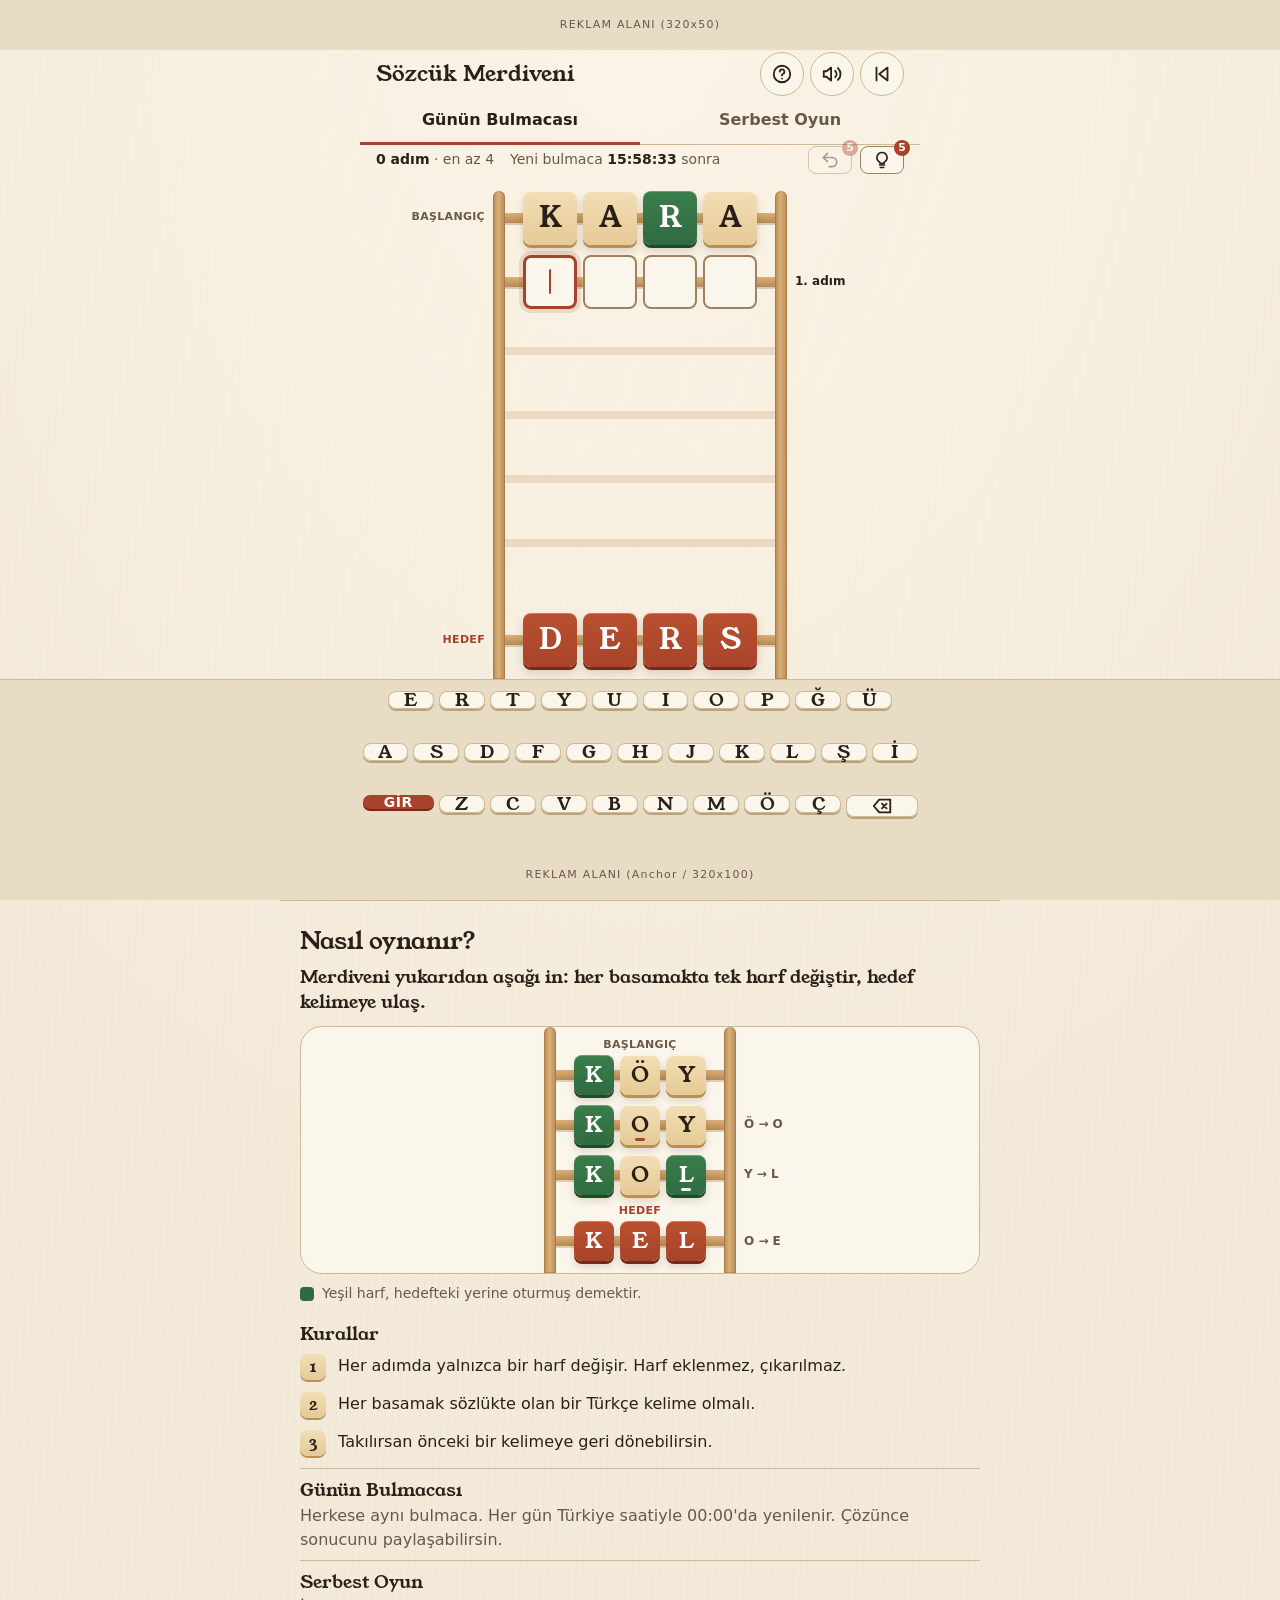
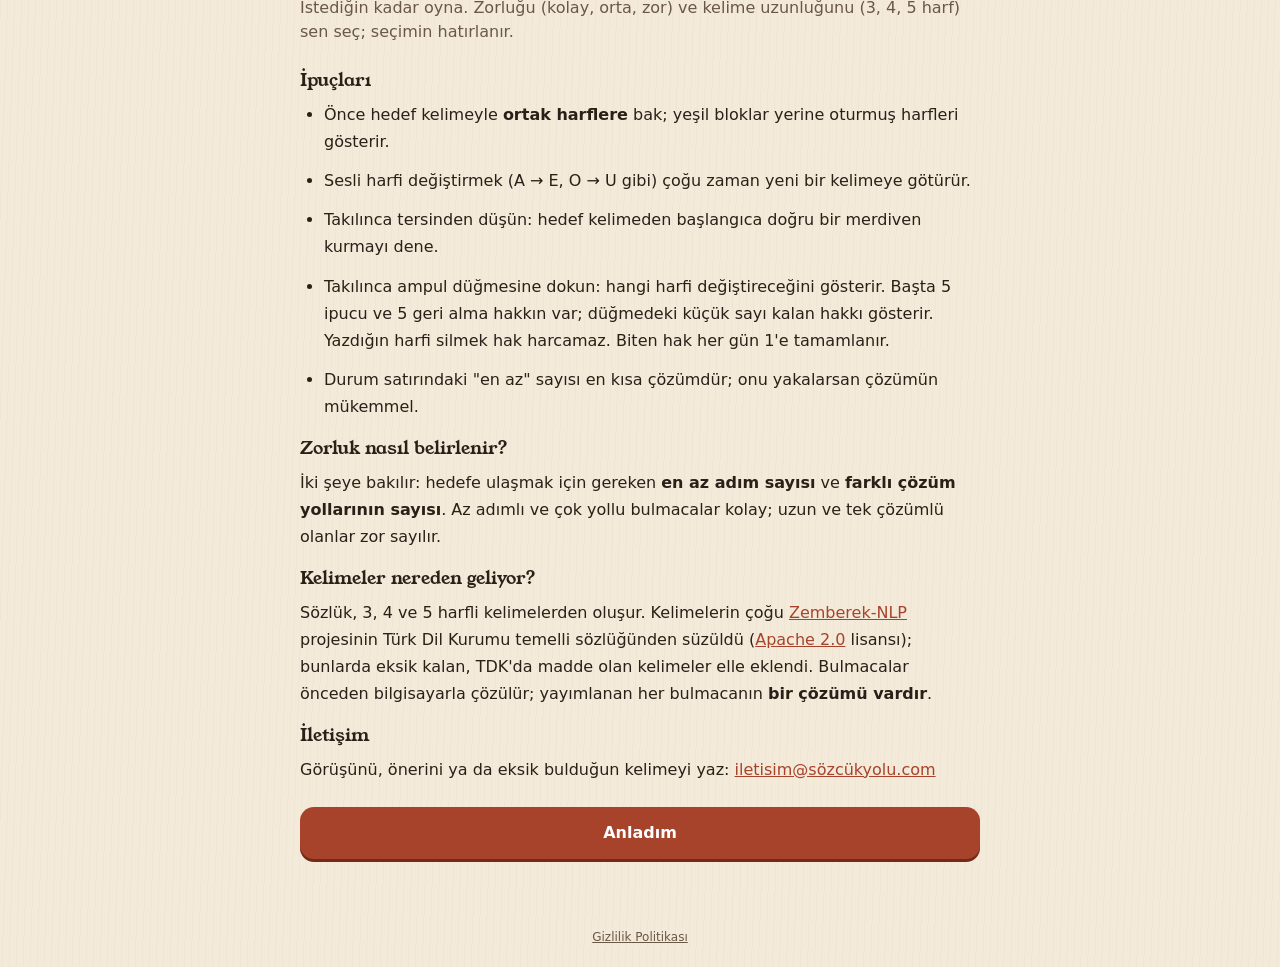
==== commit 327e1cf5: "Oyun: Isındın / Soğudun yakınlık göstergesi (#47, 4C) Her kabul edilen hamleden sonra durum satırınd" ====
--- a/index.html
+++ b/index.html
@@ -129,6 +129,8 @@
        yalnızca Günün Bulmacası'nda, Türkiye saatiyle gece yarısına geri sayım. -->
   <div class="status">
     <span><strong id="stepInfo"></strong><span id="parInfo"></span></span>
+    <!-- Son hamlenin yönü (Isındın / Soğudun…); sayı yok. Boşken boyutsuz; ekran okuyucuya duyurulur (app.js renderStatus) -->
+    <span class="yakin" id="yakin" role="status" data-yon=""></span>
     <!-- Günlük çözülünce görünür: cevaplar tahtada kalır, pencere örtmez. -->
     <span class="daily-solved hidden" id="dailySolved">
       <button class="mini-btn" id="btnDailyShare" type="button">Paylaş</button>
@@ -185,9 +187,6 @@
     </div>
   </main>
 
-  <!-- İpucu cümlesi: ipucunun gösterdiği sonraki kelimenin anlamı (app.js showHint) -->
-  <p class="hint-clue" id="hintClue" aria-live="polite"></p>
-
   <!-- Bildirim (toast) -->
   <div class="toast" id="toast" role="alert"></div>
 
@@ -311,21 +310,6 @@
       <button class="btn-secondary hidden" id="btnRetry" type="button">Tekrar dene</button>
       <button class="btn-secondary" id="btnNewGame" type="button">Yeni Oyun</button>
       <p class="modal-next" id="modalNext">Yeni bulmaca <strong id="modalCountdown">--:--:--</strong> sonra</p>
-    </div>
-  </div>
-
-  <!-- ======================= İPUCU TÜRÜ ======================= -->
-  <!-- İpucu düğmesi önce bunu açar; hak türü seçilince harcanır (app.js requestHint, chooseHint) -->
-  <div class="modal-overlay hidden" id="hintMenu" role="dialog" aria-modal="true" aria-labelledby="hintMenuTitle" aria-hidden="true">
-    <div class="modal">
-      <button class="modal-close" id="btnCloseHintMenu" type="button" aria-label="Kapat">
-        <svg class="icon" viewBox="0 0 24 24" fill="none" stroke="currentColor" stroke-width="2" stroke-linecap="round" stroke-linejoin="round" aria-hidden="true" focusable="false"><path d="m6 6 12 12m0-12L6 18"/></svg>
-      </button>
-      <h2 id="hintMenuTitle">Hangi ipucu?</h2>
-      <p class="offer-text" id="hintMenuHak">İkisi de 1 ipucu hakkı harcar.</p>
-      <button class="btn-primary" id="btnHintHarf" type="button">Harf göster</button>
-      <button class="btn-secondary" id="btnHintAnlam" type="button" aria-describedby="hintMenuNot">Anlamını göster</button>
-      <p class="hint-menu-not" id="hintMenuNot"></p>
     </div>
   </div>
 
--- a/style.css
+++ b/style.css
@@ -340,6 +340,22 @@
 }
 .daily-timer.hidden, .daily-solved.hidden { display: none; }
 
+/* Yakınlık göstergesi: metin her zaman var, renk yalnızca destekler. Boşken
+   boyutsuzdur (display:none olmaz: ekran okuyucu canlı bölgeyi kaçırmasın). */
+.yakin {
+  padding: 2px var(--space-3);
+  border: 1.5px solid var(--border-strong);
+  border-radius: var(--radius);
+  background: var(--surface);
+  color: var(--text-dim);
+  font-size: var(--fs-xs);
+  font-weight: var(--fw-bold);
+}
+.yakin:empty { padding: 0; border: 0; }
+.yakin[data-yon="sicak"] { border-color: var(--green); color: var(--green); }
+.yakin[data-yon="soguk"] { border-color: var(--accent); color: var(--accent); }
+.yakin[data-yon="yakin"] { border-color: var(--green); background: var(--green); color: var(--on-accent); }
+
 /* Çözülmüş günlükte paylaşım düğmesi (cevaplar tahtada görünür kalır).
    Görünür boy kısa; dokunma alanı görünmez katmanla aşağı doğru 44 px'e
    tamamlanır (altı tahtanın üst boşluğu, üstü sekmeler). */
@@ -622,21 +638,6 @@
   color: var(--accent);
 }
 
-/* ---------- İpucu cümlesi ----------
-   İpucu açıkken tahtanın altında sonraki kelimenin anlamı; boşken yer kaplamaz. */
-.hint-clue {
-  flex-shrink: 0;
-  margin: 0 var(--space-4) var(--space-2);
-  padding: var(--space-2) var(--space-3);
-  border-left: 3px solid var(--accent);
-  border-radius: var(--radius);
-  background: var(--surface);
-  color: var(--text);
-  font-size: var(--fs-sm);
-  line-height: var(--lh-snug);
-}
-.hint-clue:empty { display: none; }
-
 /* ---------- Bildirim (toast) ---------- */
 .toast {
   position: fixed;
@@ -833,9 +834,6 @@
 .btn-secondary:active { background: var(--surface-2); }
 .btn-secondary.hidden, .btn-primary.hidden, .plus.hidden, .plus-not.hidden { display: none; }
 .plus-not { font-size: var(--fs-sm); color: var(--text-dim); }
-.btn-secondary:disabled { opacity: 0.5; cursor: not-allowed; }
-.hint-menu-not { margin-top: var(--space-2); font-size: var(--fs-sm); color: var(--text-dim); }
-.hint-menu-not:empty { display: none; }
 .offer-text { margin-bottom: var(--space-4); }
 
 /* ---------- Site alt bilgisi (gizlilik bağlantısı) ---------- */
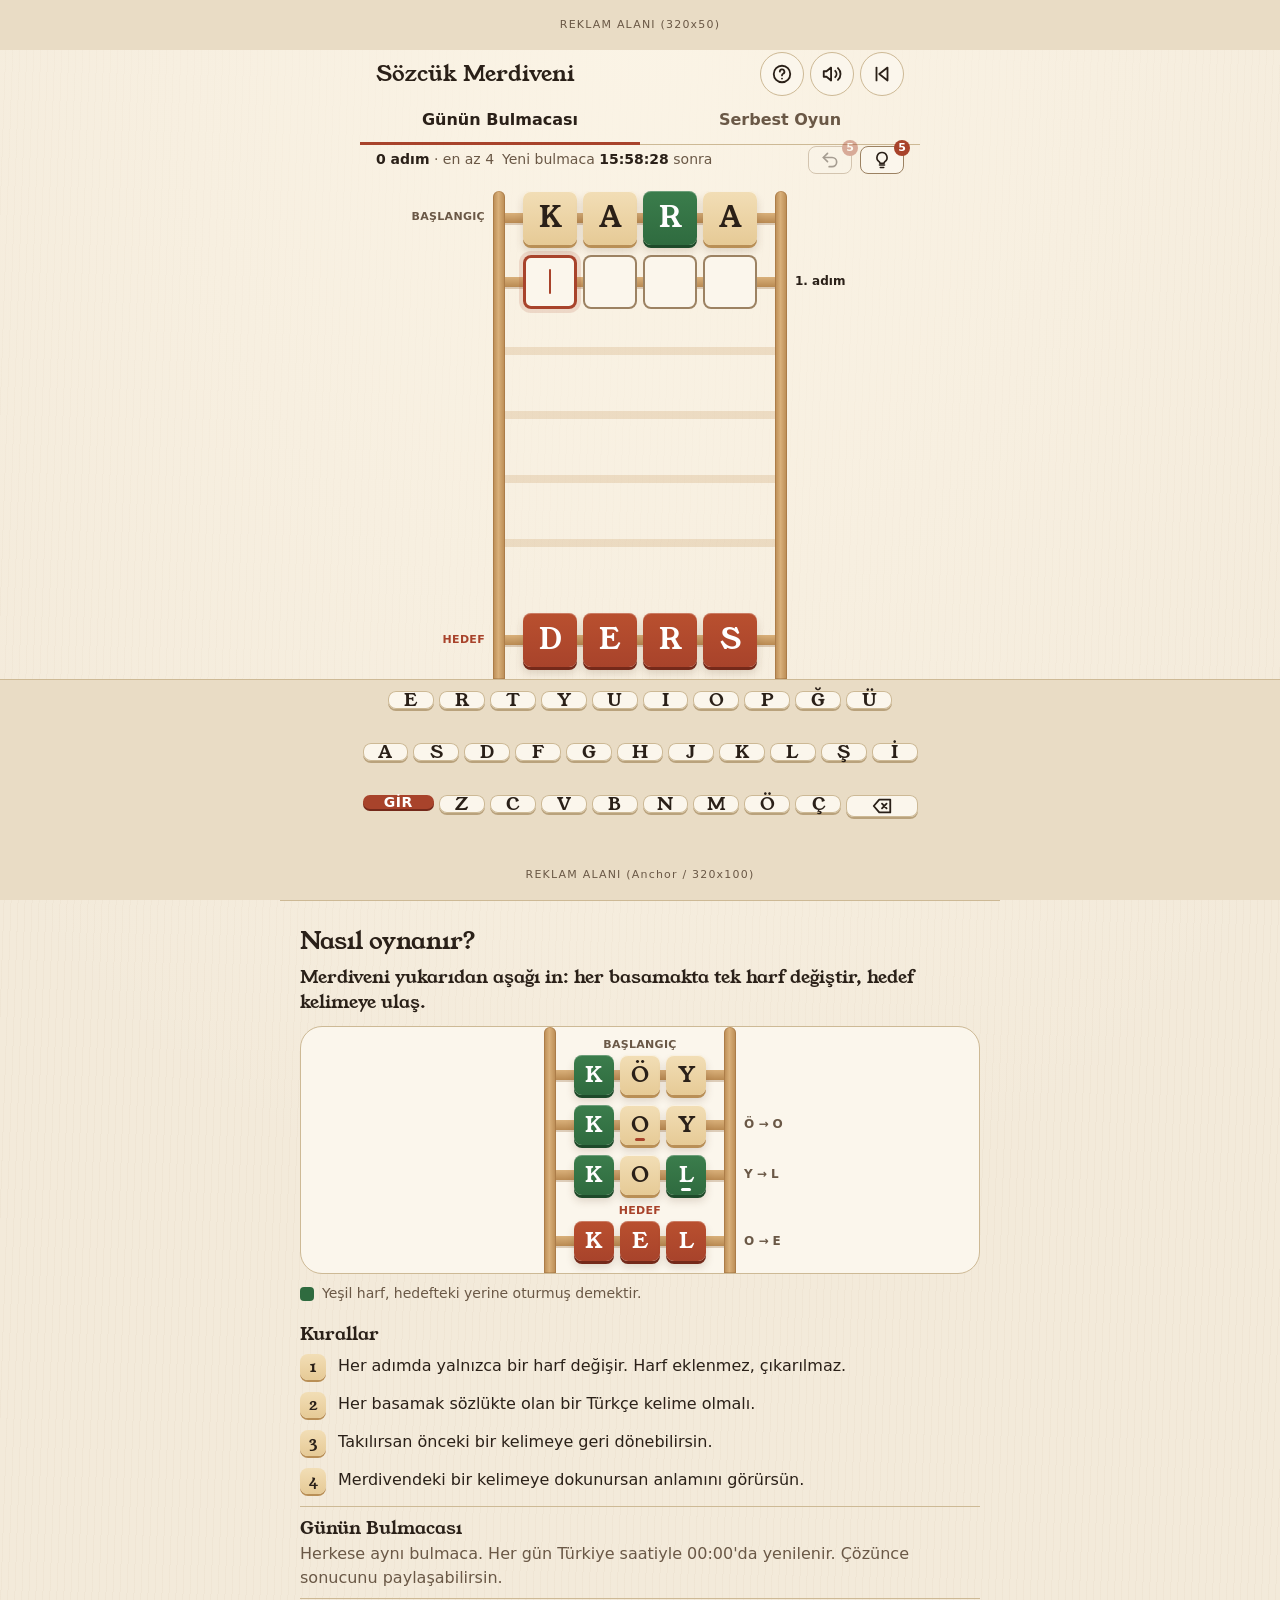
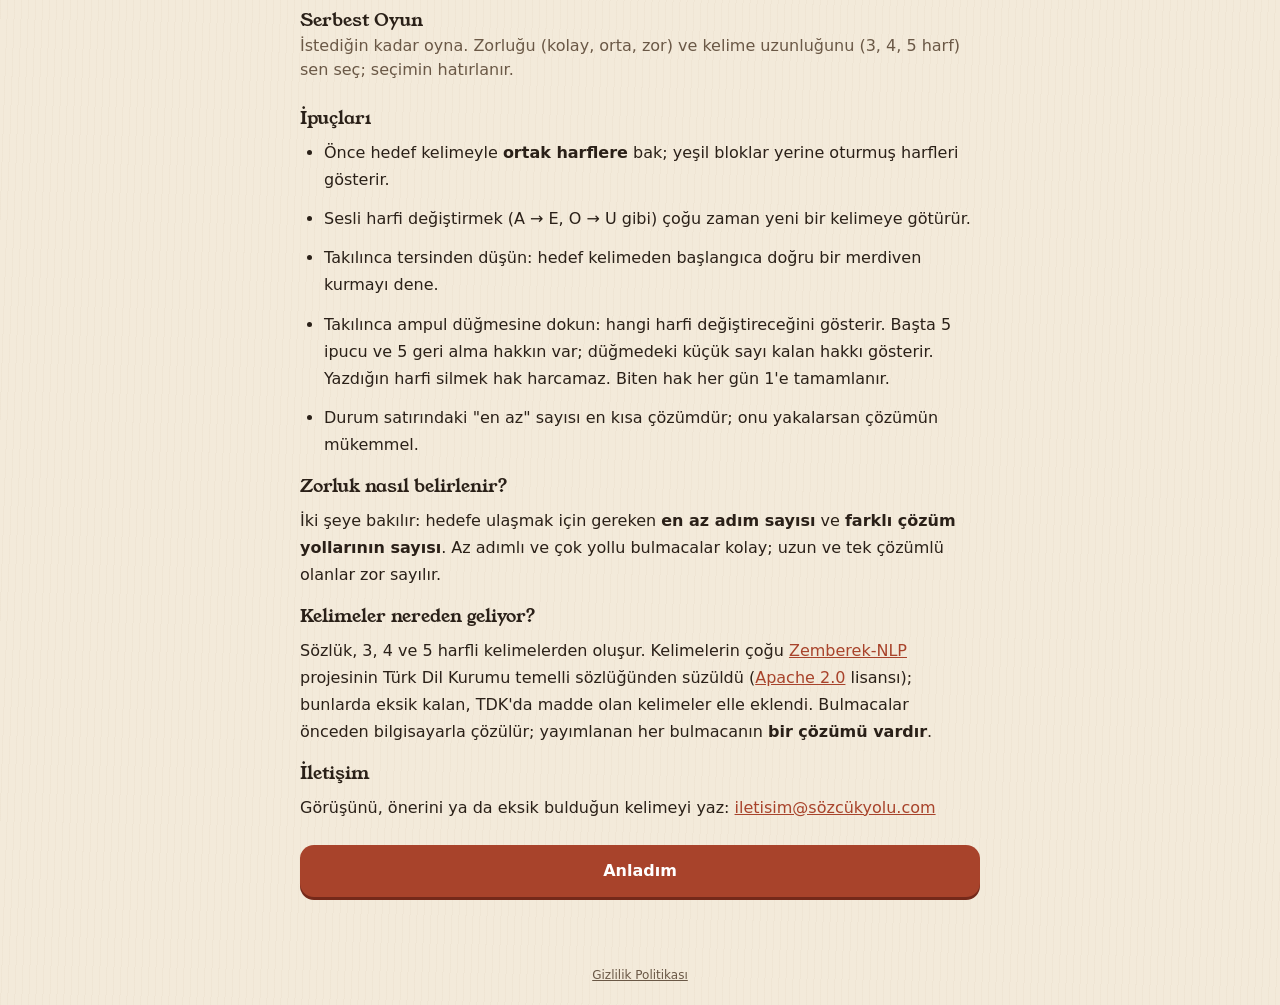
==== commit cbd523ca: "Oyun: kelimeye dokununca anlam balonu ve TDK bağlantısı (#41, #47, 6B) Merdivendeki kelimeye (başlan" ====
--- a/index.html
+++ b/index.html
@@ -129,8 +129,6 @@
        yalnızca Günün Bulmacası'nda, Türkiye saatiyle gece yarısına geri sayım. -->
   <div class="status">
     <span><strong id="stepInfo"></strong><span id="parInfo"></span></span>
-    <!-- Son hamlenin yönü (Isındın / Soğudun…); sayı yok. Boşken boyutsuz; ekran okuyucuya duyurulur (app.js renderStatus) -->
-    <span class="yakin" id="yakin" role="status" data-yon=""></span>
     <!-- Günlük çözülünce görünür: cevaplar tahtada kalır, pencere örtmez. -->
     <span class="daily-solved hidden" id="dailySolved">
       <button class="mini-btn" id="btnDailyShare" type="button">Paylaş</button>
@@ -223,6 +221,7 @@
     <li>Her adımda yalnızca bir harf değişir. Harf eklenmez, çıkarılmaz.</li>
     <li>Her basamak sözlükte olan bir Türkçe kelime olmalı.</li>
     <li>Takılırsan önceki bir kelimeye geri dönebilirsin.</li>
+    <li>Merdivendeki bir kelimeye dokunursan anlamını görürsün.</li>
   </ol>
 
   <div class="modes">
--- a/style.css
+++ b/style.css
@@ -340,22 +340,6 @@
 }
 .daily-timer.hidden, .daily-solved.hidden { display: none; }
 
-/* Yakınlık göstergesi: metin her zaman var, renk yalnızca destekler. Boşken
-   boyutsuzdur (display:none olmaz: ekran okuyucu canlı bölgeyi kaçırmasın). */
-.yakin {
-  padding: 2px var(--space-3);
-  border: 1.5px solid var(--border-strong);
-  border-radius: var(--radius);
-  background: var(--surface);
-  color: var(--text-dim);
-  font-size: var(--fs-xs);
-  font-weight: var(--fw-bold);
-}
-.yakin:empty { padding: 0; border: 0; }
-.yakin[data-yon="sicak"] { border-color: var(--green); color: var(--green); }
-.yakin[data-yon="soguk"] { border-color: var(--accent); color: var(--accent); }
-.yakin[data-yon="yakin"] { border-color: var(--green); background: var(--green); color: var(--on-accent); }
-
 /* Çözülmüş günlükte paylaşım düğmesi (cevaplar tahtada görünür kalır).
    Görünür boy kısa; dokunma alanı görünmez katmanla aşağı doğru 44 px'e
    tamamlanır (altı tahtanın üst boşluğu, üstü sekmeler). */
@@ -611,6 +595,41 @@
 /* Örnek merdiven kaymaz; kenarlığın yerine iç boşluk */
 .example .frame { padding-top: var(--space-3); }
 
+/* Kelime anlamı balonu: dokunulan basamağın hemen altında (HEDEF'te üstünde) */
+.word-row[role="button"] { cursor: pointer; touch-action: manipulation; }
+.word-row[aria-expanded="true"] .tile { outline: 2px solid var(--accent); }
+.balon {
+  position: absolute;
+  top: calc(100% + var(--space-2));
+  left: 50%;
+  translate: -50% 0;
+  z-index: calc(var(--z-rail) + 1);
+  width: min(20rem, calc(100vw - 2 * var(--space-4)));
+  padding: var(--space-3) var(--space-4);
+  border-radius: var(--radius-md);
+  background: var(--text);
+  color: var(--bg);
+  box-shadow: var(--shadow-md);
+  text-align: left;
+}
+.target-rung .balon { top: auto; bottom: calc(100% + var(--space-2)); }
+.balon-kelime { display: block; font-family: var(--font-display); font-size: var(--fs-md); }
+.balon-anlam { font-size: var(--fs-sm); line-height: var(--lh-snug); }
+.balon-tdk {
+  display: inline-flex;
+  align-items: center;
+  min-height: var(--tap-min);              /* 44 px dokunma alanı */
+  color: var(--bg);
+  font-size: var(--fs-sm);
+  font-weight: var(--fw-bold);
+  text-decoration: underline;
+  text-underline-offset: 3px;
+}
+.balon :focus-visible { outline-color: var(--bg); }
+/* Anlamı olmayan kelime tek satır: "Henüz anlamı yok · TDK'da ara" */
+.balon.yok .balon-anlam { display: inline; }
+.balon.yok .balon-anlam::after { content: " ·\00a0"; }
+
 .ladder .rung { animation: slideIn var(--dur-base) var(--ease); }
 
 /* ---------- Animasyonlar ---------- */
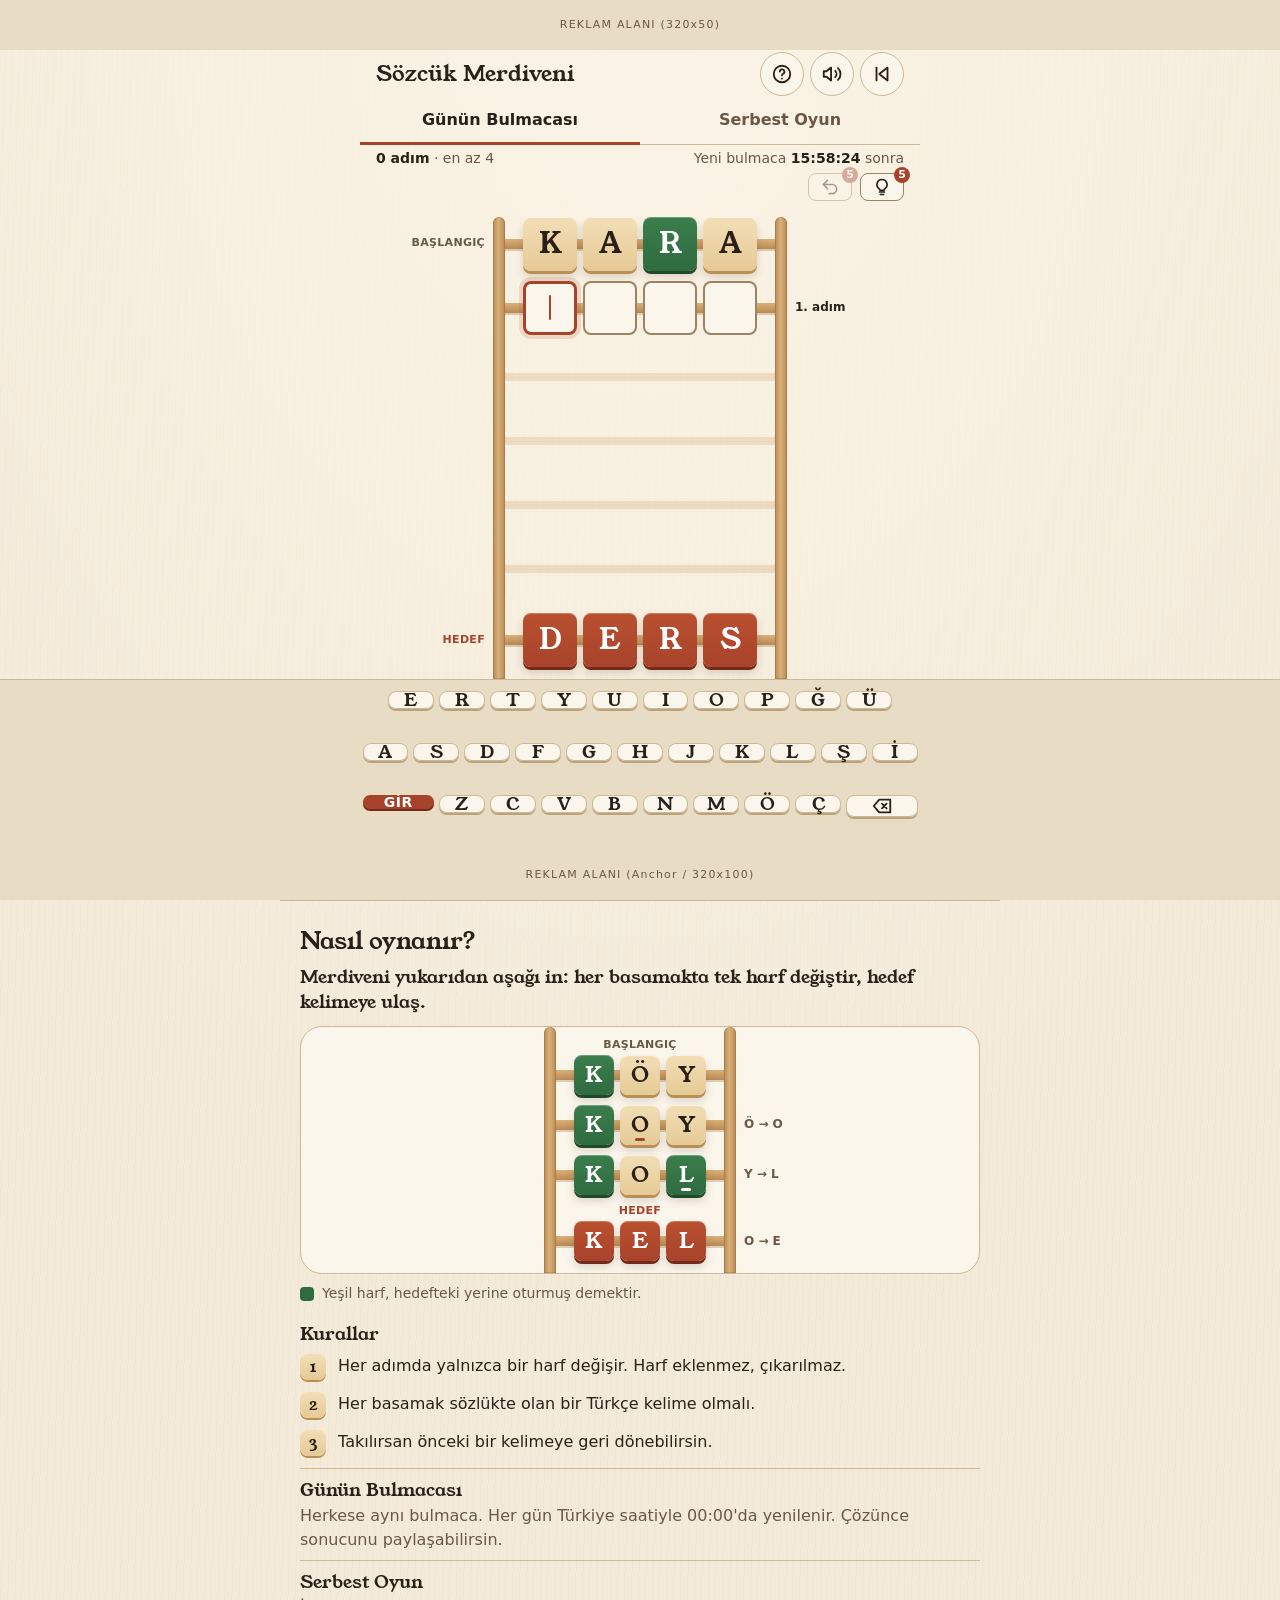
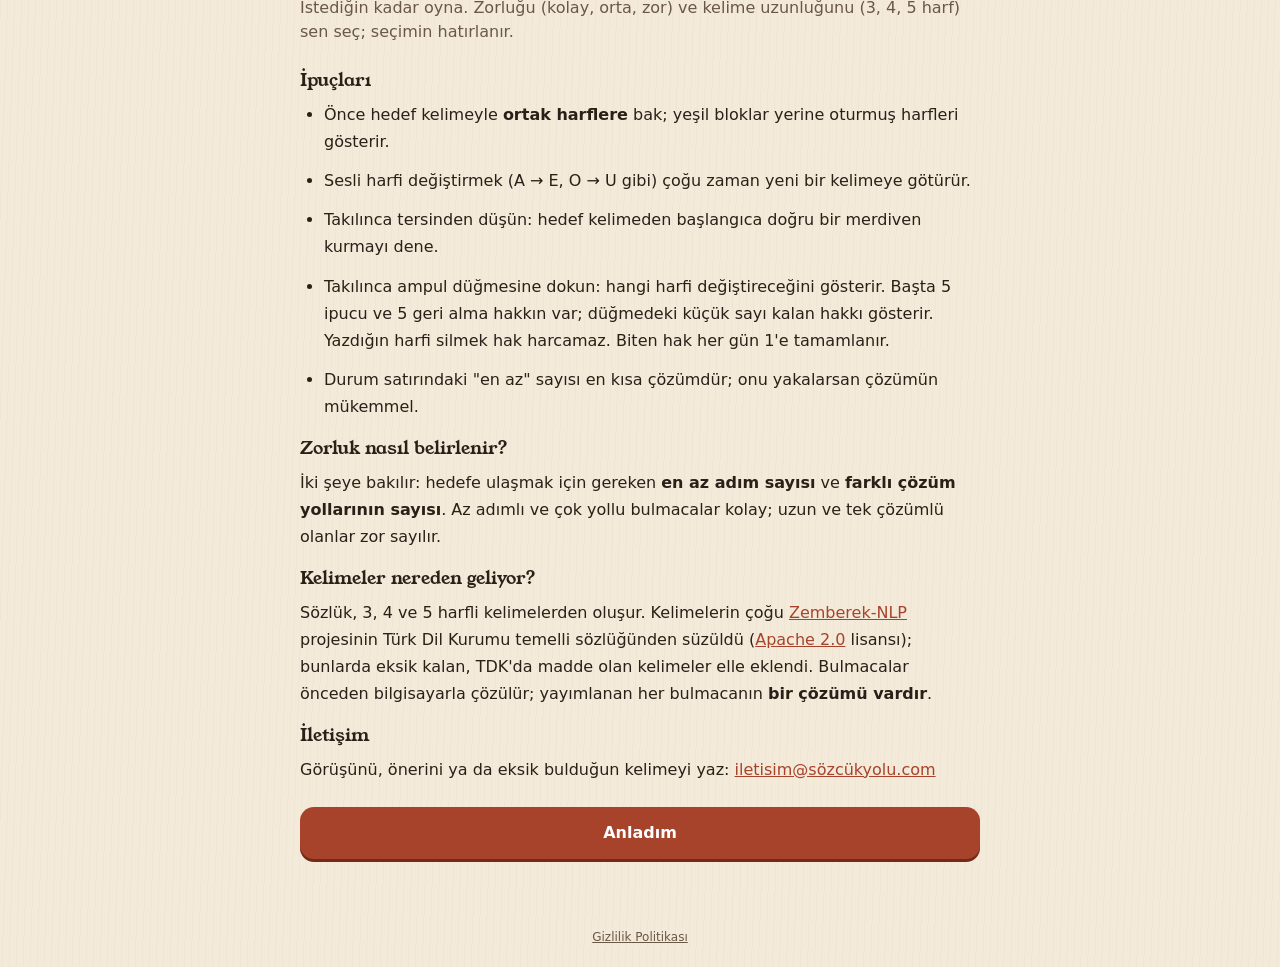
==== commit 0b4dae35: "Oyun: yakınlık göstergesi yer ayırır, merdiven kaymaz (#47, 4C) Gösterge boşken de görünmez olarak y" ====
--- a/index.html
+++ b/index.html
@@ -129,6 +129,8 @@
        yalnızca Günün Bulmacası'nda, Türkiye saatiyle gece yarısına geri sayım. -->
   <div class="status">
     <span><strong id="stepInfo"></strong><span id="parInfo"></span></span>
+    <!-- Son hamlenin yönü (Isındın / Soğudun…); sayı yok. Boşken görünmez ama yer tutar; ekran okuyucuya duyurulur (app.js renderStatus) -->
+    <span class="yakin" id="yakin" role="status" data-yon=""></span>
     <!-- Günlük çözülünce görünür: cevaplar tahtada kalır, pencere örtmez. -->
     <span class="daily-solved hidden" id="dailySolved">
       <button class="mini-btn" id="btnDailyShare" type="button">Paylaş</button>
@@ -221,7 +223,6 @@
     <li>Her adımda yalnızca bir harf değişir. Harf eklenmez, çıkarılmaz.</li>
     <li>Her basamak sözlükte olan bir Türkçe kelime olmalı.</li>
     <li>Takılırsan önceki bir kelimeye geri dönebilirsin.</li>
-    <li>Merdivendeki bir kelimeye dokunursan anlamını görürsün.</li>
   </ol>
 
   <div class="modes">
--- a/style.css
+++ b/style.css
@@ -340,6 +340,26 @@
 }
 .daily-timer.hidden, .daily-solved.hidden { display: none; }
 
+/* Yakınlık göstergesi: metin her zaman var, renk yalnızca destekler. display:none
+   olmaz: ekran okuyucu canlı bölgeyi kaçırmasın. */
+.yakin {
+  min-width: 7.5rem;          /* en uzun metinden geniş: metin değişince satır sarması değişmez */
+  text-align: center;
+  padding: var(--space-1) var(--space-3);
+  border: 1.5px solid var(--border-strong);
+  border-radius: var(--radius);
+  background: var(--surface);
+  color: var(--text-dim);
+  font-size: var(--fs-xs);
+  font-weight: var(--fw-bold);
+}
+/* Boşken de yer tutar (en uzun metin kadar, görünmez): durum satırı ve merdiven kaymaz */
+.yakin:empty { border-color: transparent; background: transparent; }
+.yakin:empty::before { content: "Aynı uzaklık"; visibility: hidden; }
+.yakin[data-yon="sicak"] { border-color: var(--green); color: var(--green); }
+.yakin[data-yon="soguk"] { border-color: var(--accent); color: var(--accent); }
+.yakin[data-yon="yakin"] { border-color: var(--green); background: var(--green); color: var(--on-accent); }
+
 /* Çözülmüş günlükte paylaşım düğmesi (cevaplar tahtada görünür kalır).
    Görünür boy kısa; dokunma alanı görünmez katmanla aşağı doğru 44 px'e
    tamamlanır (altı tahtanın üst boşluğu, üstü sekmeler). */
@@ -595,41 +615,6 @@
 /* Örnek merdiven kaymaz; kenarlığın yerine iç boşluk */
 .example .frame { padding-top: var(--space-3); }
 
-/* Kelime anlamı balonu: dokunulan basamağın hemen altında (HEDEF'te üstünde) */
-.word-row[role="button"] { cursor: pointer; touch-action: manipulation; }
-.word-row[aria-expanded="true"] .tile { outline: 2px solid var(--accent); }
-.balon {
-  position: absolute;
-  top: calc(100% + var(--space-2));
-  left: 50%;
-  translate: -50% 0;
-  z-index: calc(var(--z-rail) + 1);
-  width: min(20rem, calc(100vw - 2 * var(--space-4)));
-  padding: var(--space-3) var(--space-4);
-  border-radius: var(--radius-md);
-  background: var(--text);
-  color: var(--bg);
-  box-shadow: var(--shadow-md);
-  text-align: left;
-}
-.target-rung .balon { top: auto; bottom: calc(100% + var(--space-2)); }
-.balon-kelime { display: block; font-family: var(--font-display); font-size: var(--fs-md); }
-.balon-anlam { font-size: var(--fs-sm); line-height: var(--lh-snug); }
-.balon-tdk {
-  display: inline-flex;
-  align-items: center;
-  min-height: var(--tap-min);              /* 44 px dokunma alanı */
-  color: var(--bg);
-  font-size: var(--fs-sm);
-  font-weight: var(--fw-bold);
-  text-decoration: underline;
-  text-underline-offset: 3px;
-}
-.balon :focus-visible { outline-color: var(--bg); }
-/* Anlamı olmayan kelime tek satır: "Henüz anlamı yok · TDK'da ara" */
-.balon.yok .balon-anlam { display: inline; }
-.balon.yok .balon-anlam::after { content: " ·\00a0"; }
-
 .ladder .rung { animation: slideIn var(--dur-base) var(--ease); }
 
 /* ---------- Animasyonlar ---------- */
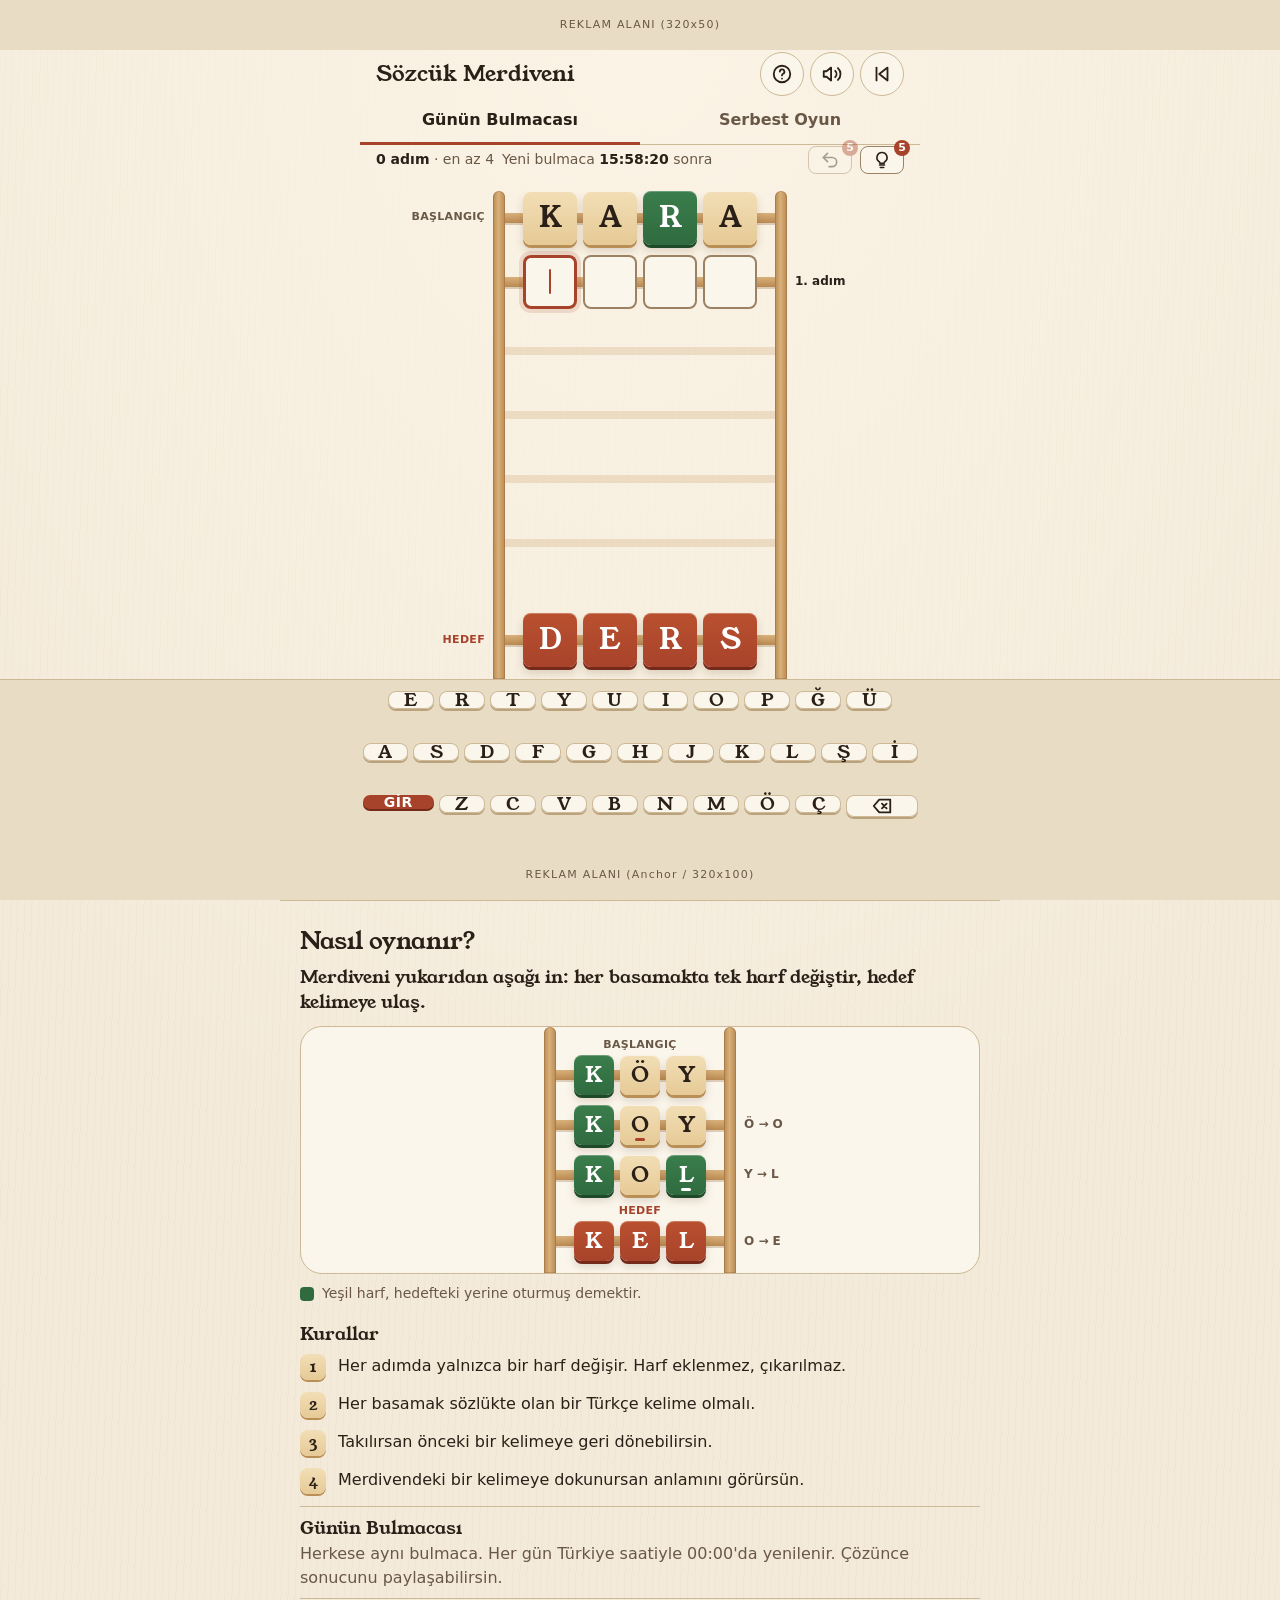
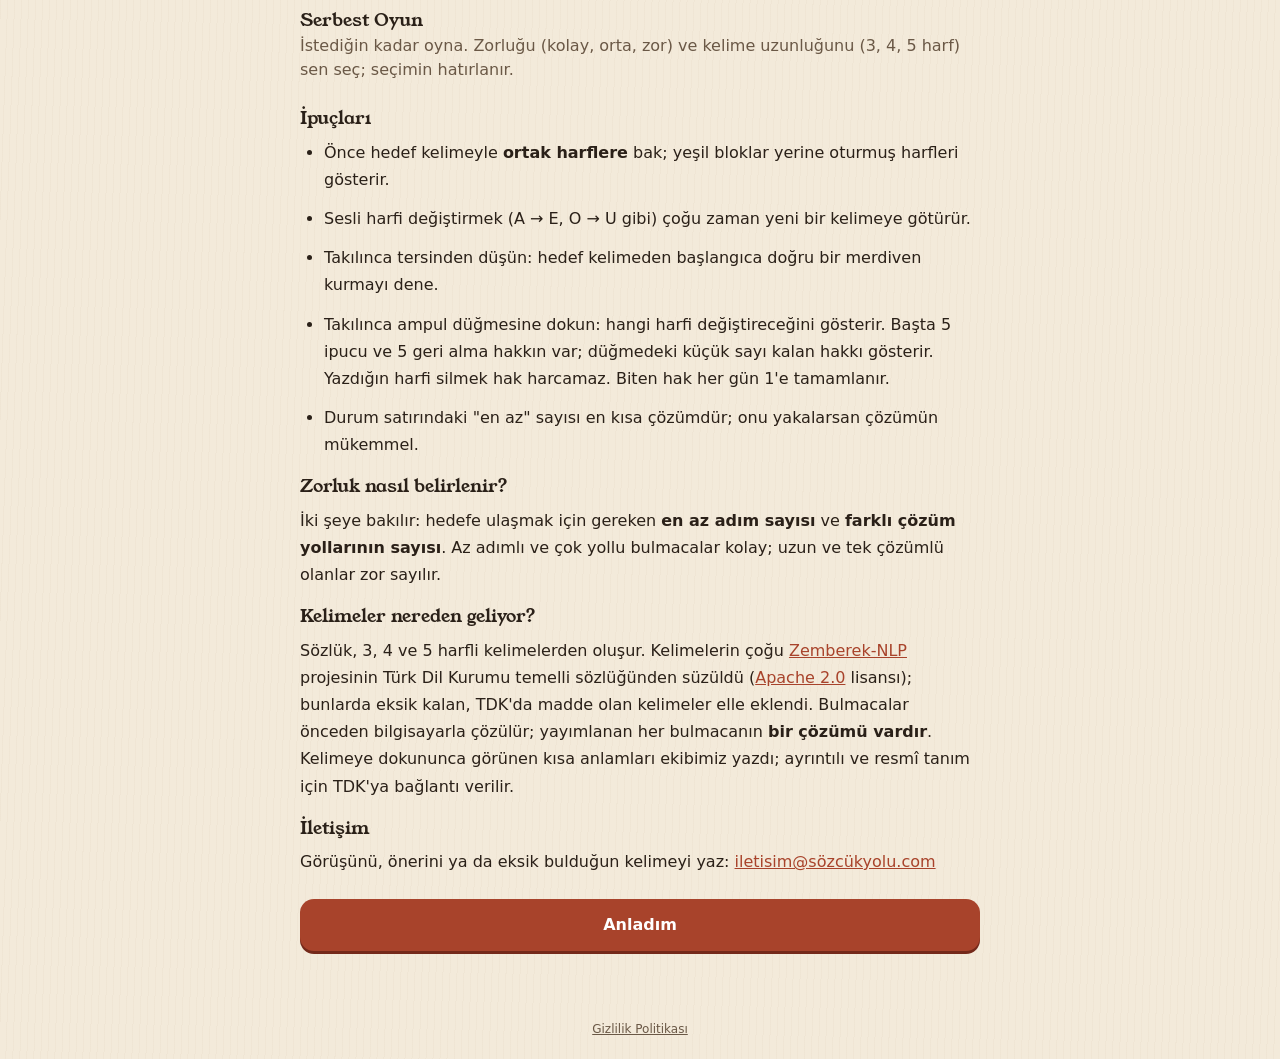
==== commit 4b4c0611: "Oyun: anlam balonu denetim düzeltmeleri (#47, 6B) Fare/dokunuşla açılan satırın odağı bırakılır; Ent" ====
--- a/index.html
+++ b/index.html
@@ -129,8 +129,6 @@
        yalnızca Günün Bulmacası'nda, Türkiye saatiyle gece yarısına geri sayım. -->
   <div class="status">
     <span><strong id="stepInfo"></strong><span id="parInfo"></span></span>
-    <!-- Son hamlenin yönü (Isındın / Soğudun…); sayı yok. Boşken görünmez ama yer tutar; ekran okuyucuya duyurulur (app.js renderStatus) -->
-    <span class="yakin" id="yakin" role="status" data-yon=""></span>
     <!-- Günlük çözülünce görünür: cevaplar tahtada kalır, pencere örtmez. -->
     <span class="daily-solved hidden" id="dailySolved">
       <button class="mini-btn" id="btnDailyShare" type="button">Paylaş</button>
@@ -223,6 +221,7 @@
     <li>Her adımda yalnızca bir harf değişir. Harf eklenmez, çıkarılmaz.</li>
     <li>Her basamak sözlükte olan bir Türkçe kelime olmalı.</li>
     <li>Takılırsan önceki bir kelimeye geri dönebilirsin.</li>
+    <li>Merdivendeki bir kelimeye dokunursan anlamını görürsün.</li>
   </ol>
 
   <div class="modes">
@@ -260,7 +259,8 @@
   projesinin Türk Dil Kurumu temelli sözlüğünden süzüldü (<a href="https://www.apache.org/licenses/LICENSE-2.0" target="_blank" rel="noopener noreferrer">Apache 2.0</a>
   lisansı); bunlarda eksik kalan, TDK'da madde olan kelimeler elle eklendi.
   Bulmacalar önceden bilgisayarla çözülür; yayımlanan her bulmacanın
-  <strong>bir çözümü vardır</strong>.</p>
+  <strong>bir çözümü vardır</strong>. Kelimeye dokununca görünen kısa anlamları
+  ekibimiz yazdı; ayrıntılı ve resmî tanım için TDK'ya bağlantı verilir.</p>
 
   <h3>İletişim</h3>
   <!-- mailto'da punycode kullanılıyor: bazı istemciler (ör. iPhone Mail)
--- a/style.css
+++ b/style.css
@@ -340,26 +340,6 @@
 }
 .daily-timer.hidden, .daily-solved.hidden { display: none; }
 
-/* Yakınlık göstergesi: metin her zaman var, renk yalnızca destekler. display:none
-   olmaz: ekran okuyucu canlı bölgeyi kaçırmasın. */
-.yakin {
-  min-width: 7.5rem;          /* en uzun metinden geniş: metin değişince satır sarması değişmez */
-  text-align: center;
-  padding: var(--space-1) var(--space-3);
-  border: 1.5px solid var(--border-strong);
-  border-radius: var(--radius);
-  background: var(--surface);
-  color: var(--text-dim);
-  font-size: var(--fs-xs);
-  font-weight: var(--fw-bold);
-}
-/* Boşken de yer tutar (en uzun metin kadar, görünmez): durum satırı ve merdiven kaymaz */
-.yakin:empty { border-color: transparent; background: transparent; }
-.yakin:empty::before { content: "Aynı uzaklık"; visibility: hidden; }
-.yakin[data-yon="sicak"] { border-color: var(--green); color: var(--green); }
-.yakin[data-yon="soguk"] { border-color: var(--accent); color: var(--accent); }
-.yakin[data-yon="yakin"] { border-color: var(--green); background: var(--green); color: var(--on-accent); }
-
 /* Çözülmüş günlükte paylaşım düğmesi (cevaplar tahtada görünür kalır).
    Görünür boy kısa; dokunma alanı görünmez katmanla aşağı doğru 44 px'e
    tamamlanır (altı tahtanın üst boşluğu, üstü sekmeler). */
@@ -615,6 +595,49 @@
 /* Örnek merdiven kaymaz; kenarlığın yerine iç boşluk */
 .example .frame { padding-top: var(--space-3); }
 
+/* Kelime anlamı balonu: dokunulan basamağın hemen altında (HEDEF'te üstünde) */
+.word-row[role="button"] { cursor: pointer; touch-action: manipulation; }
+.word-row[role="button"]::after {      /* görünmez dokunma alanı: en az 44 px yükseklik */
+  content: "";
+  position: absolute;
+  inset-inline: 0;
+  top: 50%;
+  height: max(100%, var(--tap-min));
+  translate: 0 -50%;
+}
+.word-row[aria-expanded="true"] .tile { outline: 2px solid var(--accent); }
+.balon {
+  position: absolute;
+  top: calc(100% + var(--space-2));
+  left: 50%;
+  translate: -50% 0;
+  z-index: calc(var(--z-rail) + 1);
+  width: min(20rem, calc(100vw - 2 * var(--space-4)));
+  padding: var(--space-3) var(--space-4);
+  border-radius: var(--radius-md);
+  background: var(--text);
+  color: var(--bg);
+  box-shadow: var(--shadow-md);
+  text-align: left;
+}
+.target-rung .balon { top: auto; bottom: calc(100% + var(--space-2)); }
+.balon-kelime { display: block; font-family: var(--font-display); font-size: var(--fs-md); }
+.balon-anlam { font-size: var(--fs-sm); line-height: var(--lh-snug); }
+.balon-tdk {
+  display: inline-flex;
+  align-items: center;
+  min-height: var(--tap-min);              /* 44 px dokunma alanı */
+  color: var(--bg);
+  font-size: var(--fs-sm);
+  font-weight: var(--fw-bold);
+  text-decoration: underline;
+  text-underline-offset: 3px;
+}
+.balon :focus-visible { outline-color: var(--bg); }
+/* Anlamı olmayan kelime tek satır: "Henüz anlamı yok · TDK'da ara" */
+.balon.yok .balon-anlam { display: inline; }
+.balon.yok .balon-anlam::after { content: " ·\00a0"; }
+
 .ladder .rung { animation: slideIn var(--dur-base) var(--ease); }
 
 /* ---------- Animasyonlar ---------- */
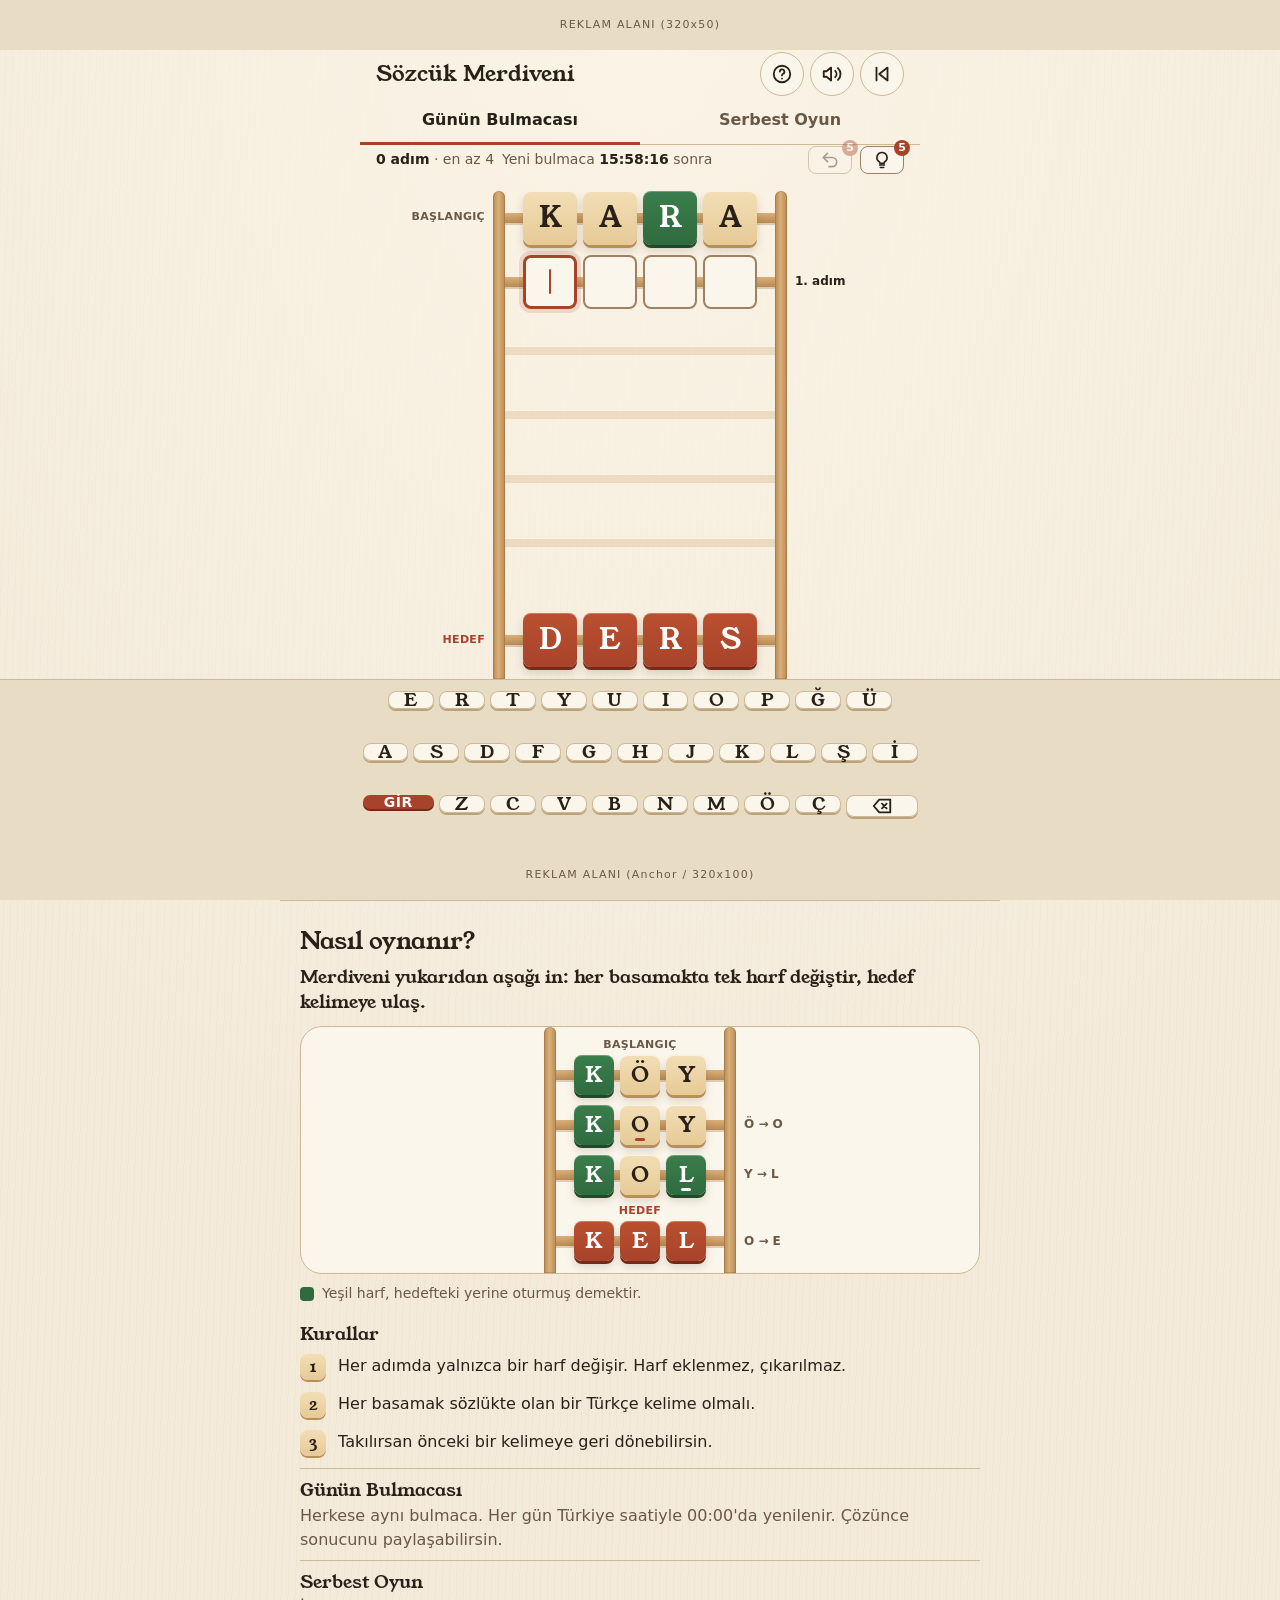
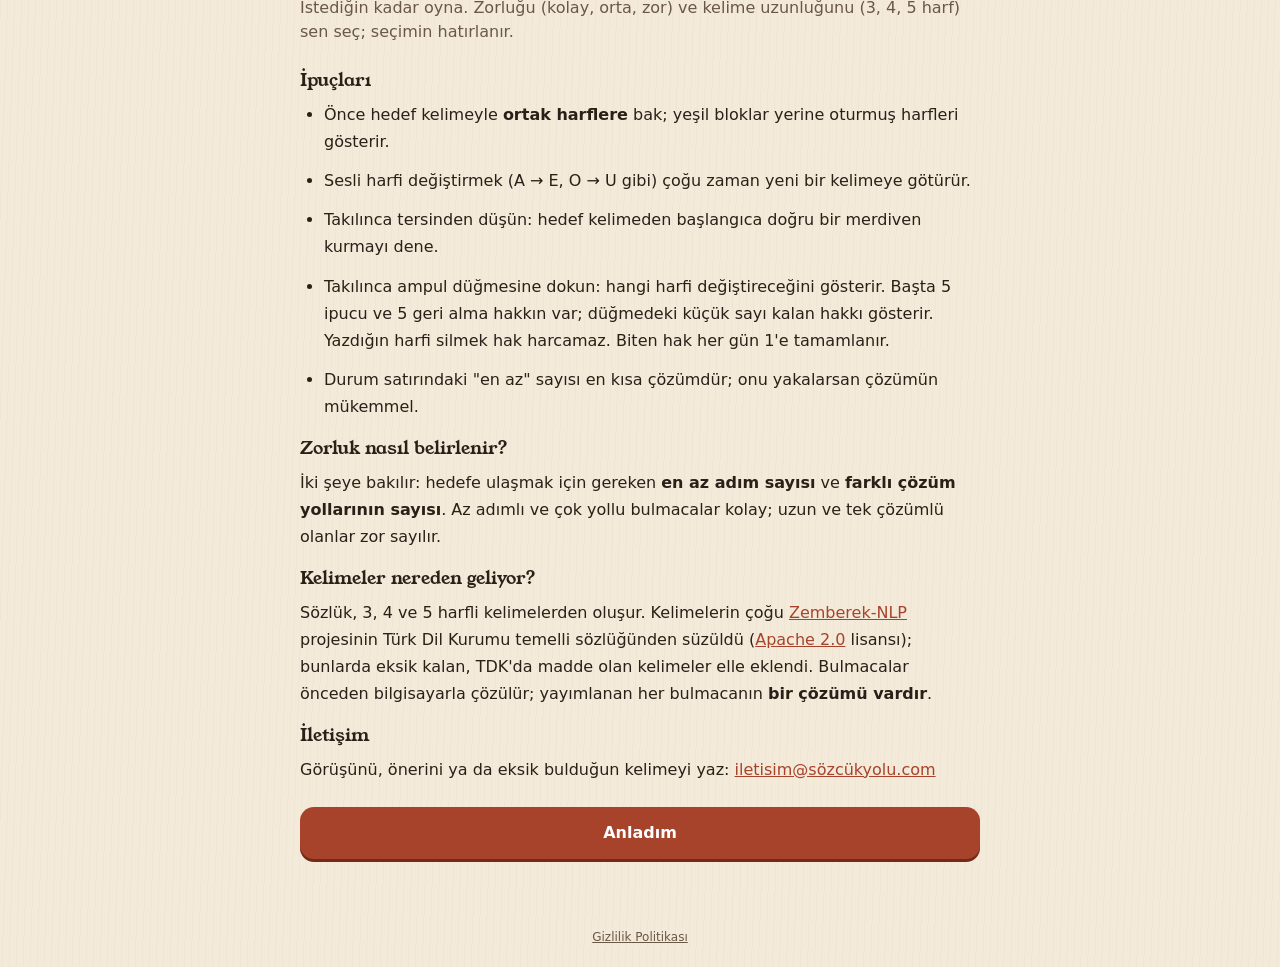
==== commit 84e852b4: "Oyun: yakınlık göstergesi durum satırının altındaki şeride asıldı (#47, 4C) Sabit yer ayırma küçük e" ====
--- a/index.html
+++ b/index.html
@@ -129,6 +129,8 @@
        yalnızca Günün Bulmacası'nda, Türkiye saatiyle gece yarısına geri sayım. -->
   <div class="status">
     <span><strong id="stepInfo"></strong><span id="parInfo"></span></span>
+    <!-- Son hamlenin yönü (Isındın / Soğudun…); sayı yok. Durum satırının altındaki şeride asılır, yer kaplamaz; ekran okuyucuya duyurulur (app.js renderStatus) -->
+    <span class="yakin" id="yakin" role="status" data-yon=""></span>
     <!-- Günlük çözülünce görünür: cevaplar tahtada kalır, pencere örtmez. -->
     <span class="daily-solved hidden" id="dailySolved">
       <button class="mini-btn" id="btnDailyShare" type="button">Paylaş</button>
@@ -221,7 +223,6 @@
     <li>Her adımda yalnızca bir harf değişir. Harf eklenmez, çıkarılmaz.</li>
     <li>Her basamak sözlükte olan bir Türkçe kelime olmalı.</li>
     <li>Takılırsan önceki bir kelimeye geri dönebilirsin.</li>
-    <li>Merdivendeki bir kelimeye dokunursan anlamını görürsün.</li>
   </ol>
 
   <div class="modes">
@@ -259,8 +260,7 @@
   projesinin Türk Dil Kurumu temelli sözlüğünden süzüldü (<a href="https://www.apache.org/licenses/LICENSE-2.0" target="_blank" rel="noopener noreferrer">Apache 2.0</a>
   lisansı); bunlarda eksik kalan, TDK'da madde olan kelimeler elle eklendi.
   Bulmacalar önceden bilgisayarla çözülür; yayımlanan her bulmacanın
-  <strong>bir çözümü vardır</strong>. Kelimeye dokununca görünen kısa anlamları
-  ekibimiz yazdı; ayrıntılı ve resmî tanım için TDK'ya bağlantı verilir.</p>
+  <strong>bir çözümü vardır</strong>.</p>
 
   <h3>İletişim</h3>
   <!-- mailto'da punycode kullanılıyor: bazı istemciler (ör. iPhone Mail)
--- a/style.css
+++ b/style.css
@@ -340,6 +340,29 @@
 }
 .daily-timer.hidden, .daily-solved.hidden { display: none; }
 
+/* Yakınlık göstergesi: metin her zaman var, renk yalnızca destekler. Durum satırının
+   altındaki 16 px'lik şeride (.game kenarlığı) asılır: satır ve merdiven hiç kaymaz,
+   yeni satır açılmaz. display:none olmaz: ekran okuyucu canlı bölgeyi kaçırmasın. */
+.status { position: relative; }
+.yakin {
+  position: absolute;
+  top: 100%;
+  right: var(--space-4);
+  padding: 0 var(--space-2);
+  border: 1.5px solid var(--border-strong);
+  border-radius: var(--radius);
+  background: var(--surface);
+  color: var(--text-dim);
+  font-size: var(--fs-2xs);
+  font-weight: var(--fw-bold);
+  line-height: var(--lh-tight);
+  pointer-events: none;           /* altındaki düğmelerin dokunma alanını örtmez */
+}
+.yakin:empty { border: 0; padding: 0; }
+.yakin[data-yon="sicak"] { border-color: var(--green); color: var(--green); }
+.yakin[data-yon="soguk"] { border-color: var(--accent); color: var(--accent); }
+.yakin[data-yon="yakin"] { border-color: var(--green); background: var(--green); color: var(--on-accent); }
+
 /* Çözülmüş günlükte paylaşım düğmesi (cevaplar tahtada görünür kalır).
    Görünür boy kısa; dokunma alanı görünmez katmanla aşağı doğru 44 px'e
    tamamlanır (altı tahtanın üst boşluğu, üstü sekmeler). */
@@ -595,49 +618,6 @@
 /* Örnek merdiven kaymaz; kenarlığın yerine iç boşluk */
 .example .frame { padding-top: var(--space-3); }
 
-/* Kelime anlamı balonu: dokunulan basamağın hemen altında (HEDEF'te üstünde) */
-.word-row[role="button"] { cursor: pointer; touch-action: manipulation; }
-.word-row[role="button"]::after {      /* görünmez dokunma alanı: en az 44 px yükseklik */
-  content: "";
-  position: absolute;
-  inset-inline: 0;
-  top: 50%;
-  height: max(100%, var(--tap-min));
-  translate: 0 -50%;
-}
-.word-row[aria-expanded="true"] .tile { outline: 2px solid var(--accent); }
-.balon {
-  position: absolute;
-  top: calc(100% + var(--space-2));
-  left: 50%;
-  translate: -50% 0;
-  z-index: calc(var(--z-rail) + 1);
-  width: min(20rem, calc(100vw - 2 * var(--space-4)));
-  padding: var(--space-3) var(--space-4);
-  border-radius: var(--radius-md);
-  background: var(--text);
-  color: var(--bg);
-  box-shadow: var(--shadow-md);
-  text-align: left;
-}
-.target-rung .balon { top: auto; bottom: calc(100% + var(--space-2)); }
-.balon-kelime { display: block; font-family: var(--font-display); font-size: var(--fs-md); }
-.balon-anlam { font-size: var(--fs-sm); line-height: var(--lh-snug); }
-.balon-tdk {
-  display: inline-flex;
-  align-items: center;
-  min-height: var(--tap-min);              /* 44 px dokunma alanı */
-  color: var(--bg);
-  font-size: var(--fs-sm);
-  font-weight: var(--fw-bold);
-  text-decoration: underline;
-  text-underline-offset: 3px;
-}
-.balon :focus-visible { outline-color: var(--bg); }
-/* Anlamı olmayan kelime tek satır: "Henüz anlamı yok · TDK'da ara" */
-.balon.yok .balon-anlam { display: inline; }
-.balon.yok .balon-anlam::after { content: " ·\00a0"; }
-
 .ladder .rung { animation: slideIn var(--dur-base) var(--ease); }
 
 /* ---------- Animasyonlar ---------- */
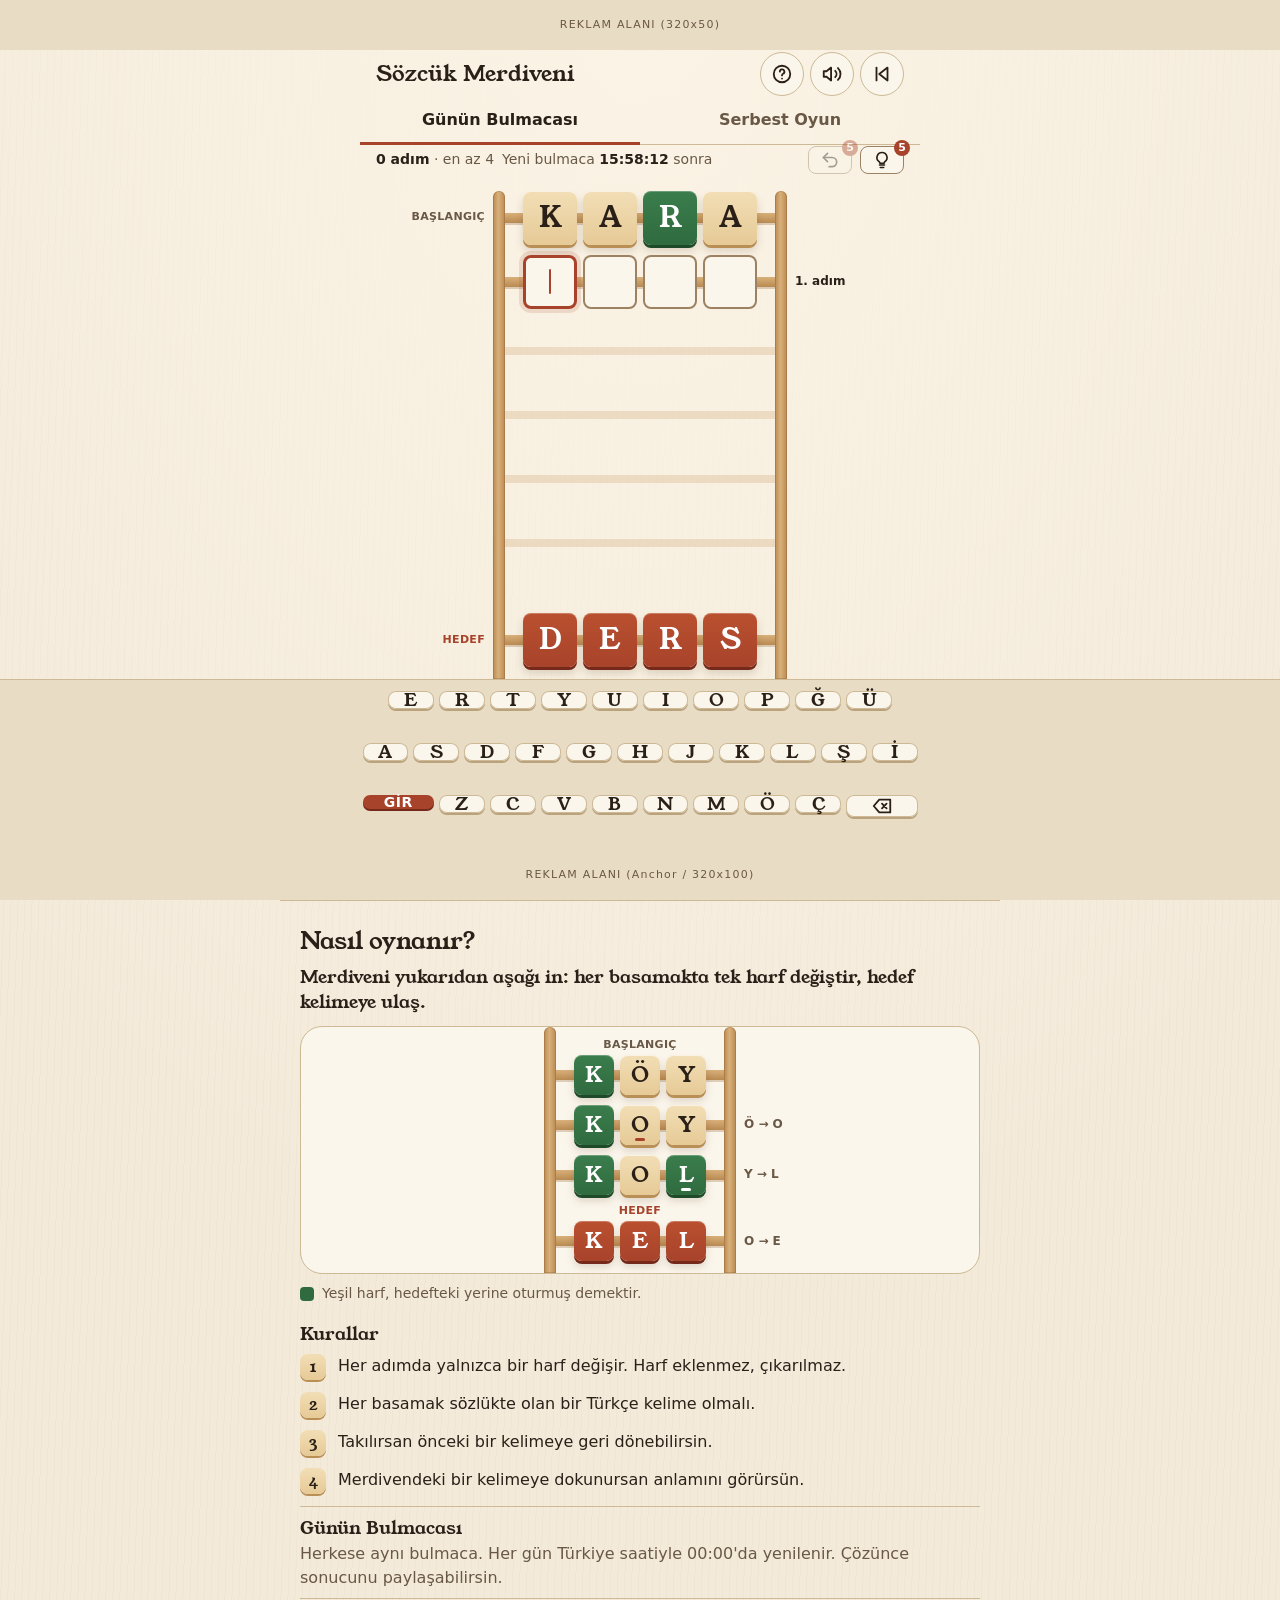
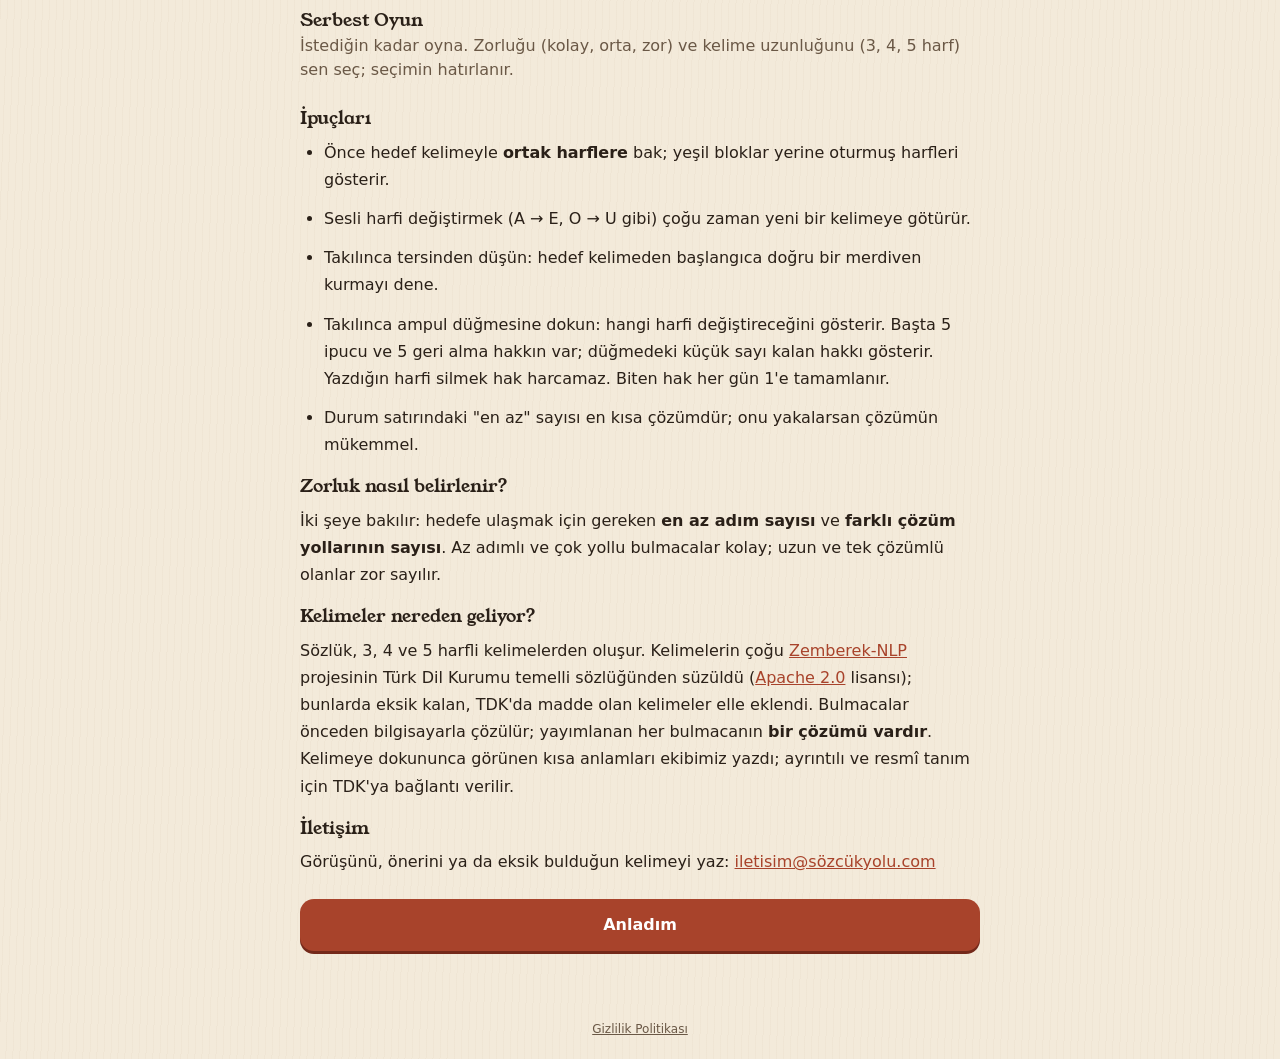
==== commit e9153057: "[sahip-onayı] Oyun: kelimeye dokununca anlam balonu ve TDK bağlantısı (#41, #47, 6B) (#49) * Oyun: b" ====
--- a/index.html
+++ b/index.html
@@ -129,8 +129,6 @@
        yalnızca Günün Bulmacası'nda, Türkiye saatiyle gece yarısına geri sayım. -->
   <div class="status">
     <span><strong id="stepInfo"></strong><span id="parInfo"></span></span>
-    <!-- Son hamlenin yönü (Isındın / Soğudun…); sayı yok. Durum satırının altındaki şeride asılır, yer kaplamaz; ekran okuyucuya duyurulur (app.js renderStatus) -->
-    <span class="yakin" id="yakin" role="status" data-yon=""></span>
     <!-- Günlük çözülünce görünür: cevaplar tahtada kalır, pencere örtmez. -->
     <span class="daily-solved hidden" id="dailySolved">
       <button class="mini-btn" id="btnDailyShare" type="button">Paylaş</button>
@@ -223,6 +221,7 @@
     <li>Her adımda yalnızca bir harf değişir. Harf eklenmez, çıkarılmaz.</li>
     <li>Her basamak sözlükte olan bir Türkçe kelime olmalı.</li>
     <li>Takılırsan önceki bir kelimeye geri dönebilirsin.</li>
+    <li>Merdivendeki bir kelimeye dokunursan anlamını görürsün.</li>
   </ol>
 
   <div class="modes">
@@ -260,7 +259,8 @@
   projesinin Türk Dil Kurumu temelli sözlüğünden süzüldü (<a href="https://www.apache.org/licenses/LICENSE-2.0" target="_blank" rel="noopener noreferrer">Apache 2.0</a>
   lisansı); bunlarda eksik kalan, TDK'da madde olan kelimeler elle eklendi.
   Bulmacalar önceden bilgisayarla çözülür; yayımlanan her bulmacanın
-  <strong>bir çözümü vardır</strong>.</p>
+  <strong>bir çözümü vardır</strong>. Kelimeye dokununca görünen kısa anlamları
+  ekibimiz yazdı; ayrıntılı ve resmî tanım için TDK'ya bağlantı verilir.</p>
 
   <h3>İletişim</h3>
   <!-- mailto'da punycode kullanılıyor: bazı istemciler (ör. iPhone Mail)
--- a/style.css
+++ b/style.css
@@ -340,29 +340,6 @@
 }
 .daily-timer.hidden, .daily-solved.hidden { display: none; }
 
-/* Yakınlık göstergesi: metin her zaman var, renk yalnızca destekler. Durum satırının
-   altındaki 16 px'lik şeride (.game kenarlığı) asılır: satır ve merdiven hiç kaymaz,
-   yeni satır açılmaz. display:none olmaz: ekran okuyucu canlı bölgeyi kaçırmasın. */
-.status { position: relative; }
-.yakin {
-  position: absolute;
-  top: 100%;
-  right: var(--space-4);
-  padding: 0 var(--space-2);
-  border: 1.5px solid var(--border-strong);
-  border-radius: var(--radius);
-  background: var(--surface);
-  color: var(--text-dim);
-  font-size: var(--fs-2xs);
-  font-weight: var(--fw-bold);
-  line-height: var(--lh-tight);
-  pointer-events: none;           /* altındaki düğmelerin dokunma alanını örtmez */
-}
-.yakin:empty { border: 0; padding: 0; }
-.yakin[data-yon="sicak"] { border-color: var(--green); color: var(--green); }
-.yakin[data-yon="soguk"] { border-color: var(--accent); color: var(--accent); }
-.yakin[data-yon="yakin"] { border-color: var(--green); background: var(--green); color: var(--on-accent); }
-
 /* Çözülmüş günlükte paylaşım düğmesi (cevaplar tahtada görünür kalır).
    Görünür boy kısa; dokunma alanı görünmez katmanla aşağı doğru 44 px'e
    tamamlanır (altı tahtanın üst boşluğu, üstü sekmeler). */
@@ -618,6 +595,49 @@
 /* Örnek merdiven kaymaz; kenarlığın yerine iç boşluk */
 .example .frame { padding-top: var(--space-3); }
 
+/* Kelime anlamı balonu: dokunulan basamağın hemen altında (HEDEF'te üstünde) */
+.word-row[role="button"] { cursor: pointer; touch-action: manipulation; }
+.word-row[role="button"]::after {      /* görünmez dokunma alanı: en az 44 px yükseklik */
+  content: "";
+  position: absolute;
+  inset-inline: 0;
+  top: 50%;
+  height: max(100%, var(--tap-min));
+  translate: 0 -50%;
+}
+.word-row[aria-expanded="true"] .tile { outline: 2px solid var(--accent); }
+.balon {
+  position: absolute;
+  top: calc(100% + var(--space-2));
+  left: 50%;
+  translate: -50% 0;
+  z-index: calc(var(--z-rail) + 1);
+  width: min(20rem, calc(100vw - 2 * var(--space-4)));
+  padding: var(--space-3) var(--space-4);
+  border-radius: var(--radius-md);
+  background: var(--text);
+  color: var(--bg);
+  box-shadow: var(--shadow-md);
+  text-align: left;
+}
+.target-rung .balon { top: auto; bottom: calc(100% + var(--space-2)); }
+.balon-kelime { display: block; font-family: var(--font-display); font-size: var(--fs-md); }
+.balon-anlam { font-size: var(--fs-sm); line-height: var(--lh-snug); }
+.balon-tdk {
+  display: inline-flex;
+  align-items: center;
+  min-height: var(--tap-min);              /* 44 px dokunma alanı */
+  color: var(--bg);
+  font-size: var(--fs-sm);
+  font-weight: var(--fw-bold);
+  text-decoration: underline;
+  text-underline-offset: 3px;
+}
+.balon :focus-visible { outline-color: var(--bg); }
+/* Anlamı olmayan kelime tek satır: "Henüz anlamı yok · TDK'da ara" */
+.balon.yok .balon-anlam { display: inline; }
+.balon.yok .balon-anlam::after { content: " ·\00a0"; }
+
 .ladder .rung { animation: slideIn var(--dur-base) var(--ease); }
 
 /* ---------- Animasyonlar ---------- */
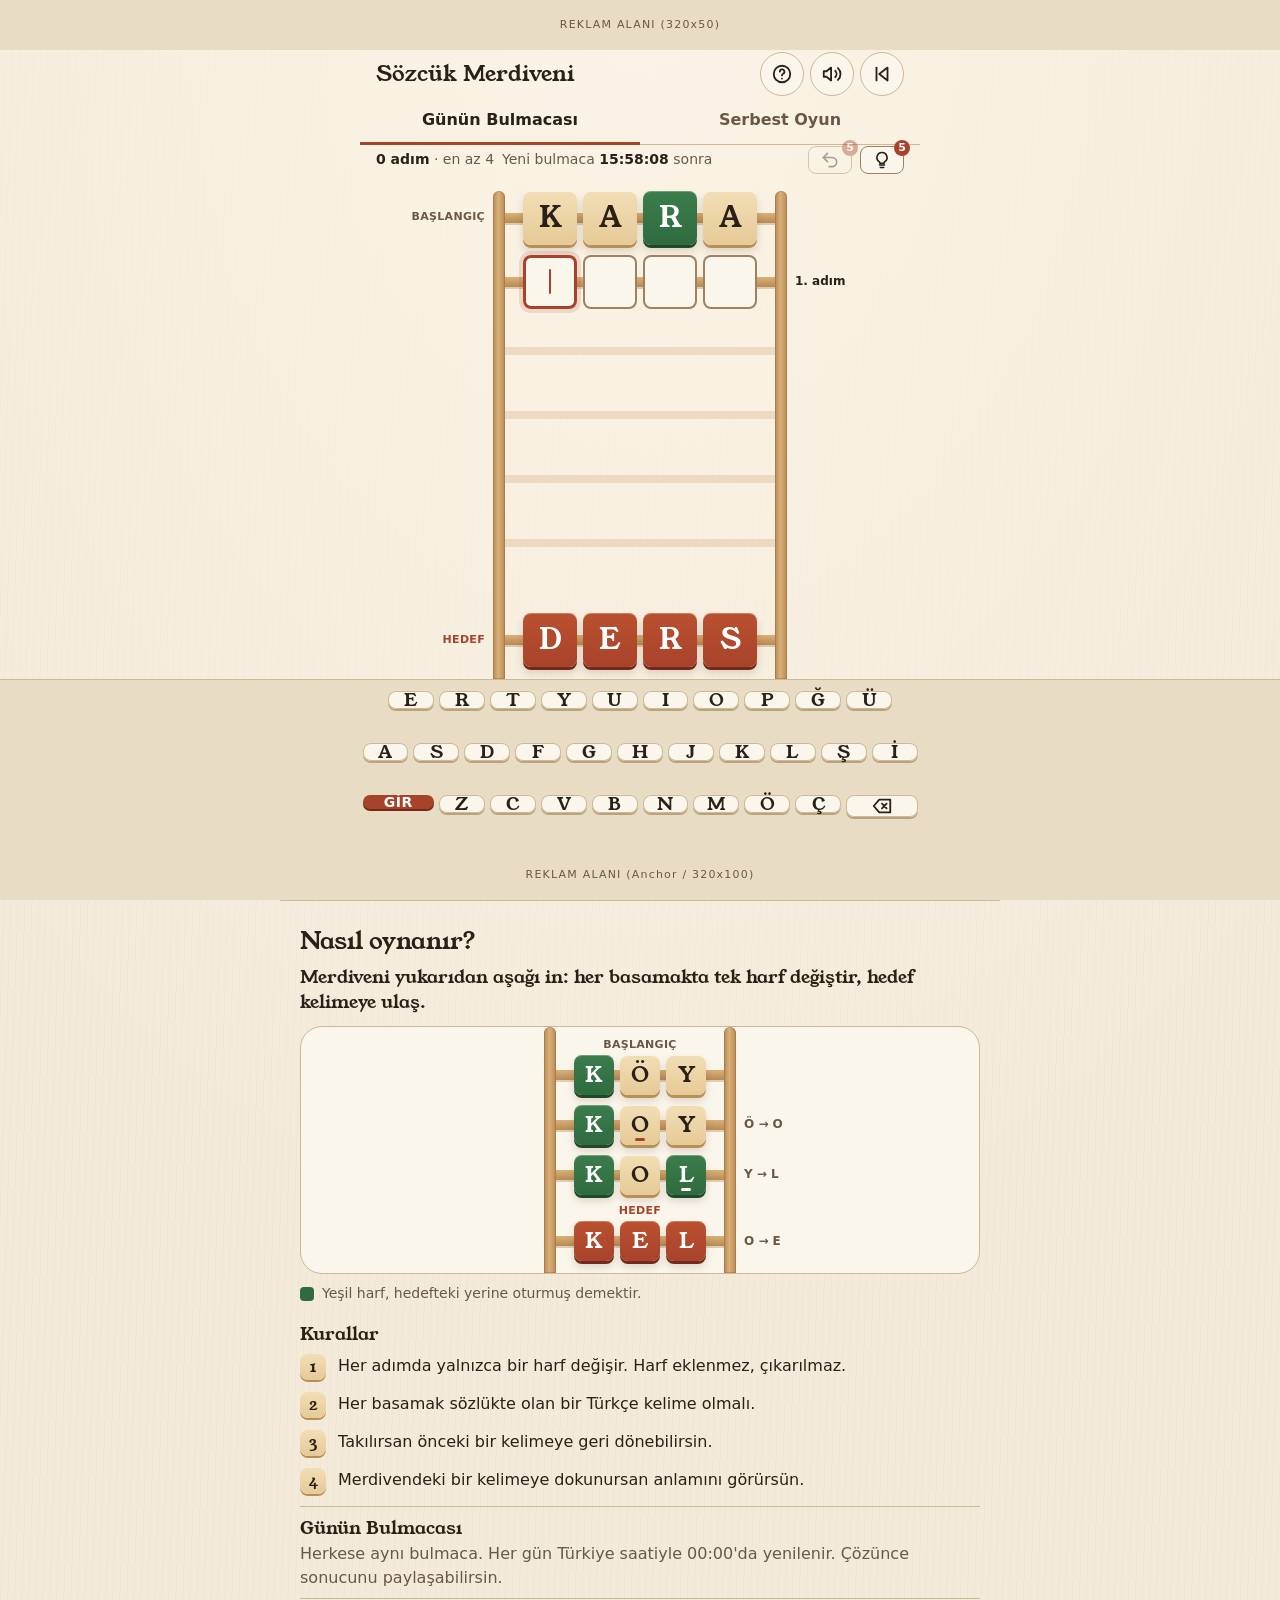
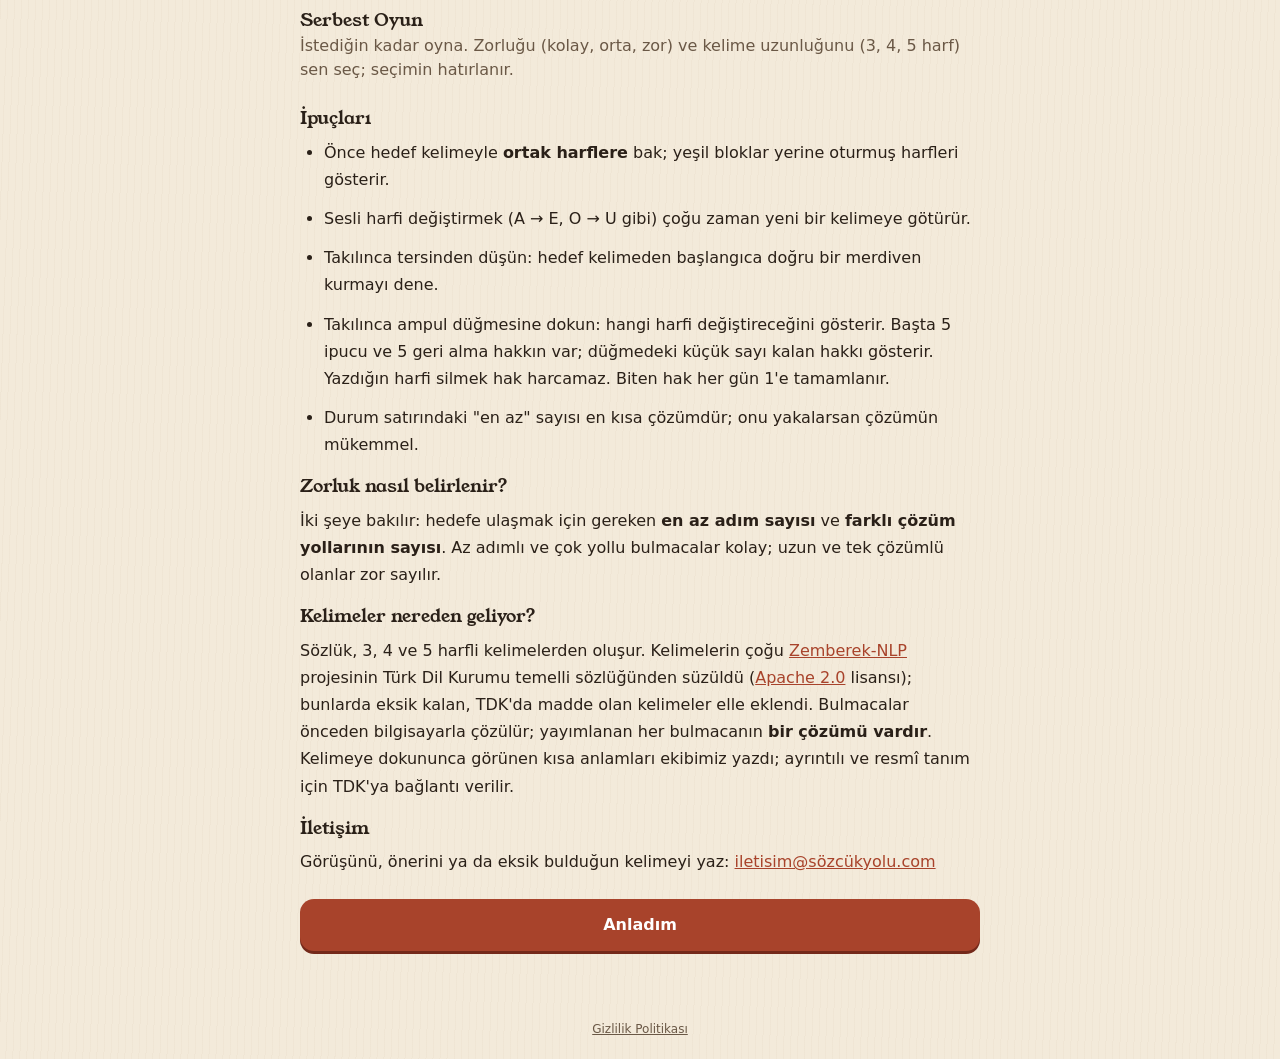
==== commit fb2605f0: "main'i birleştir (#46 anlam.json, #49 anlam balonu); çakışmalar çözüldü app.js: YAKIN ve TDK sabitle" ====
--- a/index.html
+++ b/index.html
@@ -129,6 +129,8 @@
        yalnızca Günün Bulmacası'nda, Türkiye saatiyle gece yarısına geri sayım. -->
   <div class="status">
     <span><strong id="stepInfo"></strong><span id="parInfo"></span></span>
+    <!-- Son hamlenin yönü (Isındın / Soğudun…); sayı yok. Durum satırının altındaki şeride asılır, yer kaplamaz; ekran okuyucuya duyurulur (app.js renderStatus) -->
+    <span class="yakin" id="yakin" role="status" data-yon=""></span>
     <!-- Günlük çözülünce görünür: cevaplar tahtada kalır, pencere örtmez. -->
     <span class="daily-solved hidden" id="dailySolved">
       <button class="mini-btn" id="btnDailyShare" type="button">Paylaş</button>
--- a/style.css
+++ b/style.css
@@ -340,6 +340,29 @@
 }
 .daily-timer.hidden, .daily-solved.hidden { display: none; }
 
+/* Yakınlık göstergesi: metin her zaman var, renk yalnızca destekler. Durum satırının
+   altındaki 16 px'lik şeride (.game kenarlığı) asılır: satır ve merdiven hiç kaymaz,
+   yeni satır açılmaz. display:none olmaz: ekran okuyucu canlı bölgeyi kaçırmasın. */
+.status { position: relative; }
+.yakin {
+  position: absolute;
+  top: 100%;
+  right: var(--space-4);
+  padding: 0 var(--space-2);
+  border: 1.5px solid var(--border-strong);
+  border-radius: var(--radius);
+  background: var(--surface);
+  color: var(--text-dim);
+  font-size: var(--fs-2xs);
+  font-weight: var(--fw-bold);
+  line-height: var(--lh-tight);
+  pointer-events: none;           /* altındaki düğmelerin dokunma alanını örtmez */
+}
+.yakin:empty { border: 0; padding: 0; }
+.yakin[data-yon="sicak"] { border-color: var(--green); color: var(--green); }
+.yakin[data-yon="soguk"] { border-color: var(--accent); color: var(--accent); }
+.yakin[data-yon="yakin"] { border-color: var(--green); background: var(--green); color: var(--on-accent); }
+
 /* Çözülmüş günlükte paylaşım düğmesi (cevaplar tahtada görünür kalır).
    Görünür boy kısa; dokunma alanı görünmez katmanla aşağı doğru 44 px'e
    tamamlanır (altı tahtanın üst boşluğu, üstü sekmeler). */
